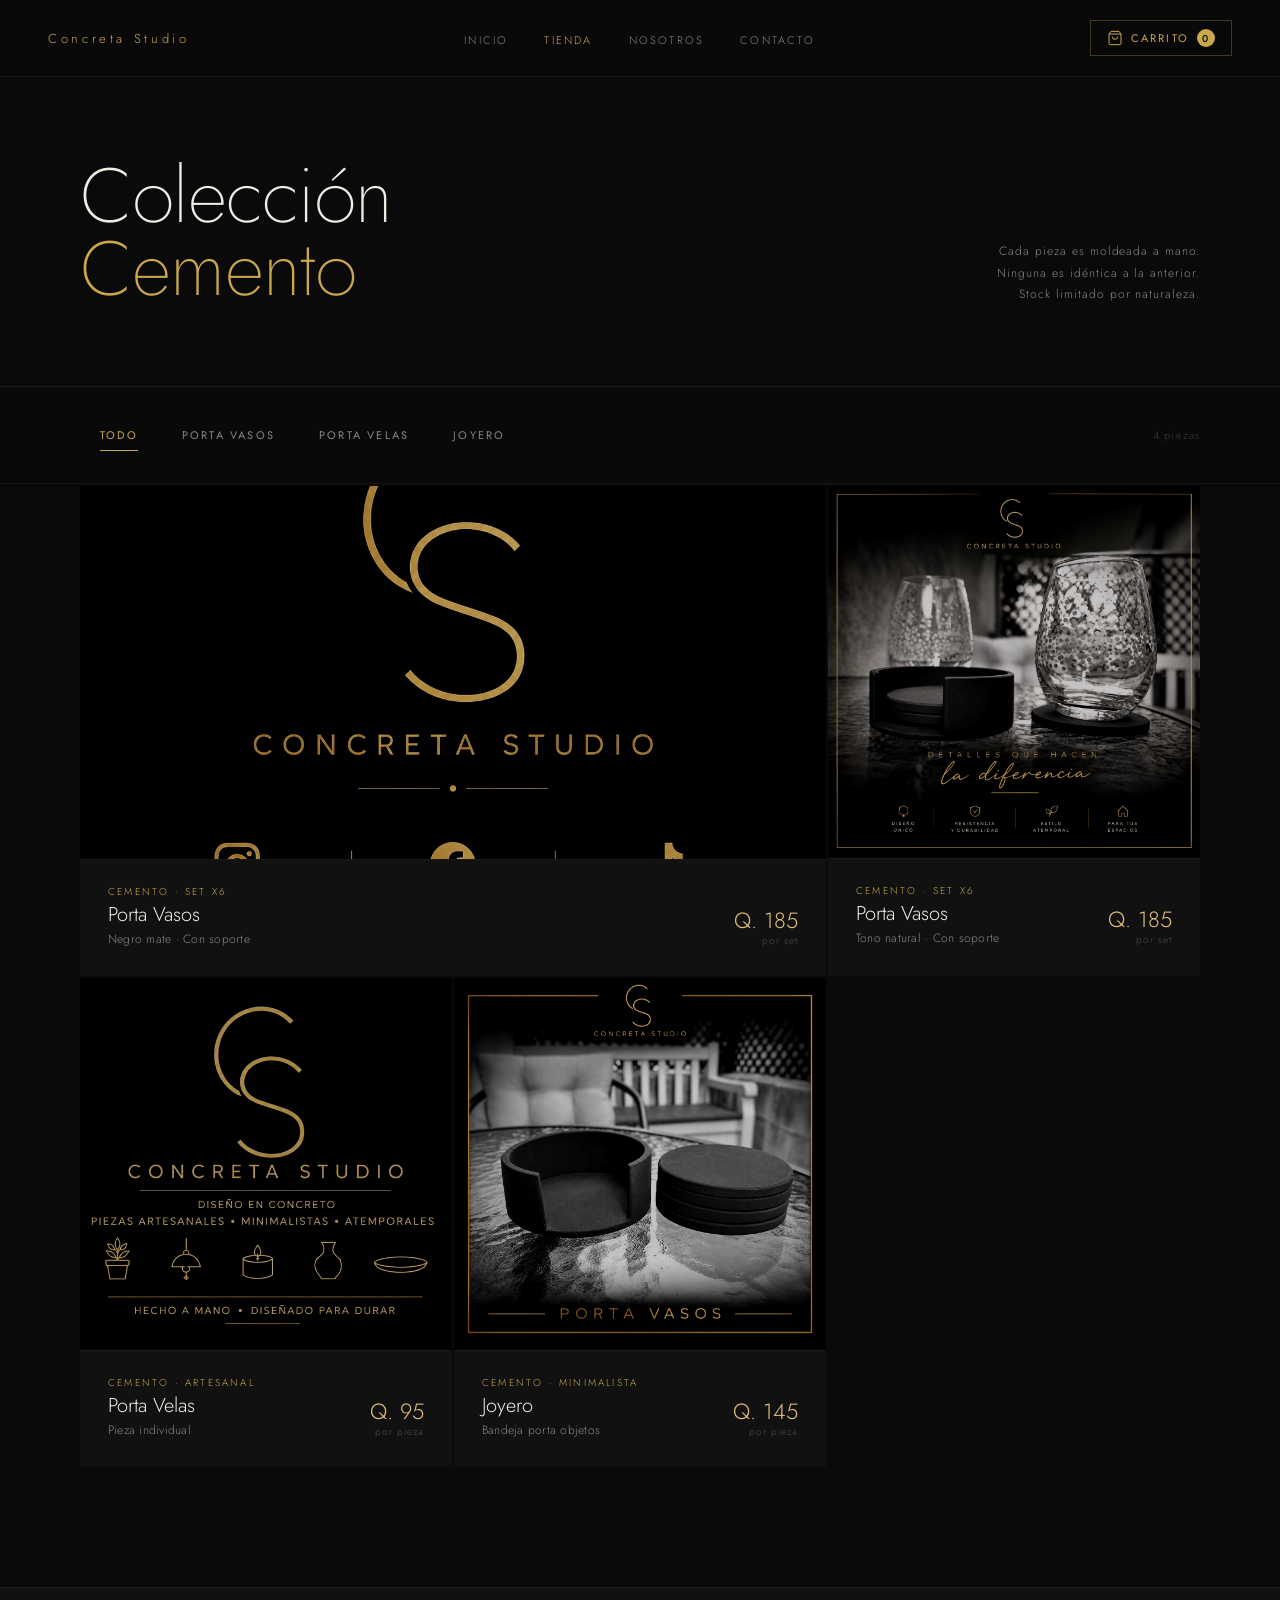
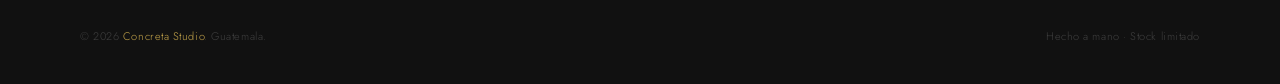
==== tienda.html @ e3ea374e "Add files via upload" ====
<!DOCTYPE html>
<html lang="es">
<head>
<meta charset="UTF-8">
<meta name="viewport" content="width=device-width, initial-scale=1, viewport-fit=cover">
<title>Tienda — Concreta Studio</title>
<link href="https://fonts.googleapis.com/css2?family=Jost:wght@200;300;400;500&display=swap" rel="stylesheet">
<style>
:root {
  --negro: #0a0a0a;
  --negro-suave: #111111;
  --dorado: #c9a84c;
  --dorado-claro: #e2c07a;
  --dorado-opaco: rgba(201,168,76,0.15);
  --gris: #2a2a2a;
  --gris-claro: #888;
  --blanco: #f0ece4;
}

*, *::before, *::after { box-sizing: border-box; margin: 0; padding: 0; }

html { scroll-behavior: smooth; background: var(--negro); }

body {
  font-family: 'Jost', sans-serif;
  font-weight: 300;
  background: var(--negro);
  color: var(--blanco);
  overflow-x: hidden;
  padding-top: env(safe-area-inset-top, 0px);
}

/* ─── NAV ─── */
nav {
  position: fixed;
  top: env(safe-area-inset-top, 0px);
  left: 0; right: 0;
  z-index: 200;
  display: flex;
  justify-content: space-between;
  align-items: center;
  padding: 20px 48px;
  background: rgba(10,10,10,0.96);
  border-bottom: 1px solid rgba(201,168,76,0.08);
  backdrop-filter: blur(12px);
}

.nav-logo {
  font-weight: 300;
  font-size: 13px;
  letter-spacing: 0.28em;
  color: var(--dorado);
  text-decoration: none;
}

.nav-center {
  display: flex;
  gap: 36px;
  list-style: none;
}

.nav-center a {
  font-size: 11px;
  letter-spacing: 0.2em;
  color: var(--gris-claro);
  text-decoration: none;
  text-transform: uppercase;
  transition: color 0.3s;
}

.nav-center a:hover, .nav-center a.active { color: var(--dorado); }

.nav-right {
  display: flex;
  align-items: center;
  gap: 20px;
}

.cart-btn {
  position: relative;
  background: none;
  border: 1px solid rgba(201,168,76,0.3);
  color: var(--dorado);
  padding: 8px 16px;
  font-family: 'Jost', sans-serif;
  font-size: 11px;
  letter-spacing: 0.2em;
  text-transform: uppercase;
  cursor: pointer;
  display: flex;
  align-items: center;
  gap: 8px;
  transition: background 0.3s, border-color 0.3s;
}

.cart-btn:hover {
  background: var(--dorado-opaco);
  border-color: var(--dorado);
}

.cart-count {
  background: var(--dorado);
  color: var(--negro);
  font-size: 10px;
  font-weight: 500;
  width: 18px;
  height: 18px;
  border-radius: 50%;
  display: flex;
  align-items: center;
  justify-content: center;
  transition: transform 0.2s;
}

/* ─── HERO TIENDA ─── */
.store-hero {
  padding: 160px 80px 80px;
  border-bottom: 1px solid rgba(201,168,76,0.1);
  display: flex;
  align-items: flex-end;
  justify-content: space-between;
  gap: 40px;
}

.store-hero h1 {
  font-weight: 200;
  font-size: clamp(48px, 6vw, 88px);
  line-height: 0.95;
  letter-spacing: -0.01em;
}

.store-hero h1 span {
  color: var(--dorado);
}

.store-hero-meta {
  text-align: right;
}

.store-hero-meta p {
  font-size: 12px;
  letter-spacing: 0.08em;
  color: var(--gris-claro);
  line-height: 1.8;
  max-width: 280px;
}

/* ─── FILTROS ─── */
.filters {
  padding: 32px 80px;
  display: flex;
  align-items: center;
  gap: 4px;
  border-bottom: 1px solid rgba(201,168,76,0.08);
  position: sticky;
  top: 61px;
  background: rgba(10,10,10,0.97);
  backdrop-filter: blur(12px);
  z-index: 100;
}

.filter-btn {
  background: none;
  border: none;
  font-family: 'Jost', sans-serif;
  font-size: 11px;
  letter-spacing: 0.2em;
  text-transform: uppercase;
  color: var(--gris-claro);
  cursor: pointer;
  padding: 8px 20px;
  transition: color 0.25s;
  position: relative;
}

.filter-btn::after {
  content: '';
  position: absolute;
  bottom: 0;
  left: 20px; right: 20px;
  height: 1px;
  background: var(--dorado);
  transform: scaleX(0);
  transition: transform 0.25s;
}

.filter-btn.active { color: var(--dorado); }
.filter-btn.active::after { transform: scaleX(1); }
.filter-btn:hover { color: var(--blanco); }

.filter-count {
  margin-left: auto;
  font-size: 11px;
  letter-spacing: 0.1em;
  color: rgba(136,136,136,0.4);
}

/* ─── GRID ─── */
.products-wrap {
  padding: 0 80px 120px;
  padding-right: 80px;
  transition: padding-right 0.4s ease;
}

.products-wrap.cart-open {
  padding-right: 420px;
}

.products-grid {
  display: grid;
  grid-template-columns: repeat(3, 1fr);
  gap: 2px;
  padding-top: 2px;
}

/* ─── CARD ─── */
.product-card {
  position: relative;
  overflow: hidden;
  background: var(--negro-suave);
  cursor: pointer;
}

.product-card[data-cat="portavasos"] { grid-column: span 1; }
.product-card.featured { grid-column: span 2; }

.card-img {
  position: relative;
  overflow: hidden;
  aspect-ratio: 1;
}

.product-card.featured .card-img { aspect-ratio: 2/1; }

.card-img img {
  width: 100%;
  height: 100%;
  object-fit: cover;
  display: block;
  filter: brightness(0.75) contrast(1.08);
  transition: transform 0.7s ease, filter 0.4s;
}

.product-card:hover .card-img img {
  transform: scale(1.04);
  filter: brightness(0.6) contrast(1.08);
}

/* hover overlay con botón */
.card-overlay {
  position: absolute;
  inset: 0;
  display: flex;
  align-items: center;
  justify-content: center;
  opacity: 0;
  transition: opacity 0.35s;
}

.product-card:hover .card-overlay { opacity: 1; }

.btn-add-overlay {
  background: var(--dorado);
  color: var(--negro);
  border: none;
  font-family: 'Jost', sans-serif;
  font-size: 11px;
  letter-spacing: 0.25em;
  text-transform: uppercase;
  padding: 14px 32px;
  cursor: pointer;
  font-weight: 400;
  transition: background 0.2s, transform 0.2s;
}

.btn-add-overlay:hover {
  background: var(--dorado-claro);
  transform: translateY(-2px);
}

/* card info */
.card-info {
  padding: 24px 28px 28px;
  display: flex;
  align-items: flex-end;
  justify-content: space-between;
  gap: 16px;
  border-top: 1px solid rgba(201,168,76,0.06);
}

.card-meta {}

.card-tag {
  font-size: 10px;
  letter-spacing: 0.22em;
  color: var(--dorado);
  text-transform: uppercase;
  margin-bottom: 4px;
}

.card-name {
  font-size: 20px;
  font-weight: 300;
  color: var(--blanco);
  line-height: 1.15;
}

.card-desc {
  font-size: 12px;
  color: var(--gris-claro);
  margin-top: 4px;
  letter-spacing: 0.02em;
}

.card-price-wrap {
  text-align: right;
  flex-shrink: 0;
}

.card-price {
  font-size: 22px;
  font-weight: 300;
  color: var(--dorado-claro);
  line-height: 1;
}

.card-price-label {
  font-size: 10px;
  color: rgba(136,136,136,0.5);
  letter-spacing: 0.1em;
  margin-top: 2px;
}

/* ─── CART DRAWER ─── */
.cart-drawer {
  position: fixed;
  top: 0;
  right: 0;
  width: 380px;
  height: 100%;
  background: #0d0d0d;
  border-left: 1px solid rgba(201,168,76,0.12);
  z-index: 300;
  display: flex;
  flex-direction: column;
  transform: translateX(100%);
  transition: transform 0.4s cubic-bezier(0.25, 0.46, 0.45, 0.94);
  padding-top: env(safe-area-inset-top, 0px);
}

.cart-drawer.open { transform: translateX(0); }

.cart-header {
  padding: 24px 28px;
  border-bottom: 1px solid rgba(201,168,76,0.1);
  display: flex;
  align-items: center;
  justify-content: space-between;
  flex-shrink: 0;
}

.cart-header h3 {
  font-size: 12px;
  letter-spacing: 0.3em;
  text-transform: uppercase;
  color: var(--dorado);
  font-weight: 300;
}

.cart-close {
  background: none;
  border: none;
  color: var(--gris-claro);
  cursor: pointer;
  font-size: 20px;
  line-height: 1;
  padding: 4px;
  transition: color 0.2s;
}

.cart-close:hover { color: var(--blanco); }

.cart-items {
  flex: 1;
  overflow-y: auto;
  padding: 20px 0;
}

.cart-empty {
  padding: 60px 28px;
  text-align: center;
  color: var(--gris-claro);
  font-size: 13px;
  letter-spacing: 0.05em;
  line-height: 2;
}

.cart-item {
  padding: 20px 28px;
  display: flex;
  gap: 16px;
  align-items: flex-start;
  border-bottom: 1px solid rgba(201,168,76,0.06);
}

.cart-item-img {
  width: 64px;
  height: 64px;
  object-fit: cover;
  flex-shrink: 0;
  filter: brightness(0.8);
}

.cart-item-info { flex: 1; }

.cart-item-name {
  font-size: 14px;
  font-weight: 300;
  color: var(--blanco);
  margin-bottom: 4px;
}

.cart-item-variant {
  font-size: 11px;
  color: var(--gris-claro);
  letter-spacing: 0.05em;
  margin-bottom: 12px;
}

.cart-item-controls {
  display: flex;
  align-items: center;
  gap: 12px;
}

.qty-btn {
  background: none;
  border: 1px solid rgba(201,168,76,0.2);
  color: var(--dorado);
  width: 24px;
  height: 24px;
  cursor: pointer;
  font-size: 14px;
  display: flex;
  align-items: center;
  justify-content: center;
  transition: border-color 0.2s, background 0.2s;
  flex-shrink: 0;
}

.qty-btn:hover {
  background: var(--dorado-opaco);
  border-color: var(--dorado);
}

.qty-num {
  font-size: 13px;
  color: var(--blanco);
  min-width: 20px;
  text-align: center;
}

.cart-item-price {
  font-size: 16px;
  color: var(--dorado-claro);
  font-weight: 300;
  flex-shrink: 0;
}

.remove-btn {
  background: none;
  border: none;
  color: rgba(136,136,136,0.4);
  cursor: pointer;
  font-size: 16px;
  padding: 0 0 0 4px;
  transition: color 0.2s;
  line-height: 1;
  flex-shrink: 0;
}

.remove-btn:hover { color: #c0392b; }

/* cart footer */
.cart-footer {
  padding: 24px 28px;
  border-top: 1px solid rgba(201,168,76,0.12);
  flex-shrink: 0;
}

.cart-subtotal {
  display: flex;
  justify-content: space-between;
  align-items: center;
  margin-bottom: 8px;
}

.cart-subtotal span:first-child {
  font-size: 11px;
  letter-spacing: 0.15em;
  text-transform: uppercase;
  color: var(--gris-claro);
}

.cart-total-num {
  font-size: 26px;
  font-weight: 300;
  color: var(--dorado-claro);
}

.cart-note {
  font-size: 11px;
  color: rgba(136,136,136,0.4);
  letter-spacing: 0.05em;
  margin-bottom: 20px;
}

.btn-checkout {
  width: 100%;
  padding: 16px;
  background: var(--dorado);
  color: var(--negro);
  border: none;
  font-family: 'Jost', sans-serif;
  font-size: 11px;
  letter-spacing: 0.3em;
  text-transform: uppercase;
  cursor: pointer;
  font-weight: 400;
  transition: background 0.25s, transform 0.15s;
  margin-bottom: 10px;
}

.btn-checkout:hover {
  background: var(--dorado-claro);
  transform: translateY(-1px);
}

.btn-checkout:disabled {
  opacity: 0.3;
  cursor: not-allowed;
  transform: none;
}

.btn-wha {
  width: 100%;
  padding: 14px;
  background: none;
  color: #25d366;
  border: 1px solid #25d366;
  font-family: 'Jost', sans-serif;
  font-size: 11px;
  letter-spacing: 0.2em;
  text-transform: uppercase;
  cursor: pointer;
  transition: background 0.25s;
  display: flex;
  align-items: center;
  justify-content: center;
  gap: 8px;
}

.btn-wha:hover { background: rgba(37,211,102,0.08); }
.btn-wha:disabled { opacity: 0.3; cursor: not-allowed; }

/* ─── MODAL DETALLE ─── */
.modal-backdrop {
  position: fixed;
  inset: 0;
  background: rgba(0,0,0,0.8);
  z-index: 400;
  opacity: 0;
  pointer-events: none;
  transition: opacity 0.3s;
  backdrop-filter: blur(4px);
}

.modal-backdrop.open {
  opacity: 1;
  pointer-events: all;
}

.modal {
  position: fixed;
  top: 50%;
  left: 50%;
  transform: translate(-50%, -48%);
  width: min(900px, 92vw);
  max-height: 88vh;
  background: #111;
  border: 1px solid rgba(201,168,76,0.15);
  z-index: 500;
  display: flex;
  overflow: hidden;
  opacity: 0;
  pointer-events: none;
  transition: opacity 0.3s, transform 0.3s;
}

.modal.open {
  opacity: 1;
  pointer-events: all;
  transform: translate(-50%, -50%);
}

.modal-img {
  width: 48%;
  flex-shrink: 0;
  overflow: hidden;
}

.modal-img img {
  width: 100%;
  height: 100%;
  object-fit: cover;
  display: block;
  filter: brightness(0.85);
}

.modal-body {
  flex: 1;
  padding: 48px 44px;
  overflow-y: auto;
  display: flex;
  flex-direction: column;
}

.modal-close {
  position: absolute;
  top: 16px;
  right: 20px;
  background: none;
  border: none;
  color: var(--gris-claro);
  font-size: 22px;
  cursor: pointer;
  z-index: 10;
  line-height: 1;
  transition: color 0.2s;
}

.modal-close:hover { color: var(--blanco); }

.modal-tag {
  font-size: 10px;
  letter-spacing: 0.3em;
  color: var(--dorado);
  text-transform: uppercase;
  margin-bottom: 12px;
}

.modal-name {
  font-size: 36px;
  font-weight: 300;
  line-height: 1.1;
  color: var(--blanco);
  margin-bottom: 8px;
}

.modal-sub {
  font-size: 14px;
  color: var(--gris-claro);
  margin-bottom: 24px;
  letter-spacing: 0.02em;
}

.modal-desc {
  font-size: 13px;
  line-height: 1.9;
  color: rgba(240,236,228,0.55);
  margin-bottom: 32px;
  letter-spacing: 0.02em;
}

.modal-specs {
  border-top: 1px solid rgba(201,168,76,0.1);
  padding-top: 24px;
  margin-bottom: 32px;
  display: flex;
  flex-direction: column;
  gap: 10px;
}

.spec-row {
  display: flex;
  justify-content: space-between;
  font-size: 12px;
  letter-spacing: 0.05em;
}

.spec-row span:first-child { color: var(--gris-claro); }
.spec-row span:last-child { color: var(--dorado-claro); }

.modal-price {
  font-size: 32px;
  font-weight: 300;
  color: var(--dorado-claro);
  margin-bottom: 24px;
}

.modal-qty-row {
  display: flex;
  align-items: center;
  gap: 20px;
  margin-bottom: 20px;
}

.qty-control {
  display: flex;
  align-items: center;
  gap: 0;
  border: 1px solid rgba(201,168,76,0.2);
}

.qty-control .qty-btn {
  width: 36px;
  height: 40px;
  border: none;
  border-right: 1px solid rgba(201,168,76,0.15);
}

.qty-control .qty-btn:last-child {
  border-right: none;
  border-left: 1px solid rgba(201,168,76,0.15);
}

.qty-control .qty-num {
  padding: 0 16px;
  font-size: 16px;
}

.btn-add-modal {
  flex: 1;
  padding: 14px 20px;
  background: var(--dorado);
  color: var(--negro);
  border: none;
  font-family: 'Jost', sans-serif;
  font-size: 11px;
  letter-spacing: 0.25em;
  text-transform: uppercase;
  cursor: pointer;
  font-weight: 400;
  transition: background 0.2s;
}

.btn-add-modal:hover { background: var(--dorado-claro); }

/* ─── TOAST ─── */
.toast {
  position: fixed;
  bottom: 32px;
  left: 50%;
  transform: translateX(-50%) translateY(80px);
  background: var(--negro-suave);
  border: 1px solid rgba(201,168,76,0.3);
  color: var(--dorado);
  font-size: 12px;
  letter-spacing: 0.15em;
  text-transform: uppercase;
  padding: 14px 28px;
  z-index: 600;
  transition: transform 0.35s cubic-bezier(0.25, 0.46, 0.45, 0.94), opacity 0.35s;
  opacity: 0;
  pointer-events: none;
  white-space: nowrap;
}

.toast.show {
  transform: translateX(-50%) translateY(0);
  opacity: 1;
}

/* ─── FOOTER ─── */
.store-footer {
  padding: 40px 80px;
  border-top: 1px solid rgba(201,168,76,0.08);
  display: flex;
  justify-content: space-between;
  align-items: center;
  background: var(--negro-suave);
}

.store-footer p {
  font-size: 11px;
  color: rgba(136,136,136,0.4);
  letter-spacing: 0.05em;
}

.footer-dorado { color: var(--dorado); }

/* ─── MOBILE ─── */
@media (max-width: 900px) {
  nav { padding: 16px 24px; }
  .nav-center { display: none; }

  .store-hero {
    padding: 120px 24px 56px;
    flex-direction: column;
    align-items: flex-start;
    gap: 20px;
  }

  .store-hero-meta { text-align: left; }

  .filters { padding: 20px 24px; top: 57px; gap: 0; }
  .filter-btn { padding: 8px 12px; }

  .products-wrap { padding: 0 0 80px; }
  .products-wrap.cart-open { padding-right: 0; }

  .products-grid { grid-template-columns: 1fr 1fr; gap: 1px; }
  .product-card.featured { grid-column: span 2; }

  .cart-drawer { width: 100%; border-left: none; border-top: 1px solid rgba(201,168,76,0.12); }

  .modal { flex-direction: column; top: auto; bottom: 0; left: 0; right: 0;
    transform: translateY(20px); width: 100%; max-height: 90vh; border-radius: 0; }
  .modal.open { transform: translateY(0); }
  .modal-img { width: 100%; height: 220px; }
  .modal-body { padding: 28px 24px; }

  .store-footer { padding: 28px 24px; flex-direction: column; gap: 8px; text-align: center; }
}

@media (prefers-reduced-motion: reduce) {
  * { transition: none !important; }
}
</style>
</head>
<body>

<!-- NAV -->
<nav>
  <a href="index.html" class="nav-logo">Concreta Studio</a>
  <ul class="nav-center">
    <li><a href="index.html">Inicio</a></li>
    <li><a href="tienda.html" class="active">Tienda</a></li>
    <li><a href="index.html#nosotros">Nosotros</a></li>
    <li><a href="index.html#contacto">Contacto</a></li>
  </ul>
  <div class="nav-right">
    <button class="cart-btn" onclick="toggleCart()">
      <svg width="16" height="16" viewBox="0 0 24 24" fill="none" stroke="currentColor" stroke-width="1.5">
        <path d="M6 2L3 6v14a2 2 0 002 2h14a2 2 0 002-2V6l-3-4z"/>
        <line x1="3" y1="6" x2="21" y2="6"/>
        <path d="M16 10a4 4 0 01-8 0"/>
      </svg>
      Carrito
      <span class="cart-count" id="cartCount">0</span>
    </button>
  </div>
</nav>

<!-- HERO TIENDA -->
<section class="store-hero">
  <h1>Colección<br><span>Cemento</span></h1>
  <div class="store-hero-meta">
    <p>Cada pieza es moldeada a mano.<br>
    Ninguna es idéntica a la anterior.<br>
    Stock limitado por naturaleza.</p>
  </div>
</section>

<!-- FILTROS -->
<div class="filters">
  <button class="filter-btn active" data-filter="all" onclick="filterProducts(this,'all')">Todo</button>
  <button class="filter-btn" data-filter="portavasos" onclick="filterProducts(this,'portavasos')">Porta Vasos</button>
  <button class="filter-btn" data-filter="portavelas" onclick="filterProducts(this,'portavelas')">Porta Velas</button>
  <button class="filter-btn" data-filter="joyero" onclick="filterProducts(this,'joyero')">Joyero</button>
  <span class="filter-count" id="filterCount">4 piezas</span>
</div>

<!-- PRODUCTOS -->
<div class="products-wrap" id="productsWrap">
  <div class="products-grid" id="productsGrid">

    <!-- Porta Vasos BW (destacado) -->
    <div class="product-card featured" data-cat="portavasos" onclick="openModal('portavasos-bw')">
      <div class="card-img">
        <img src="[data-uri]" alt="Porta Vasos Negro Mate">
        <div class="card-overlay">
          <button class="btn-add-overlay" onclick="event.stopPropagation(); addToCart('portavasos-bw')">Agregar al carrito</button>
        </div>
      </div>
      <div class="card-info">
        <div class="card-meta">
          <div class="card-tag">Cemento · Set x6</div>
          <div class="card-name">Porta Vasos</div>
          <div class="card-desc">Negro mate · Con soporte</div>
        </div>
        <div class="card-price-wrap">
          <div class="card-price">Q. 185</div>
          <div class="card-price-label">por set</div>
        </div>
      </div>
    </div>

    <!-- Porta Vasos Color -->
    <div class="product-card" data-cat="portavasos" onclick="openModal('portavasos-color')">
      <div class="card-img">
        <img src="[data-uri]" alt="Porta Vasos Natural">
        <div class="card-overlay">
          <button class="btn-add-overlay" onclick="event.stopPropagation(); addToCart('portavasos-color')">Agregar al carrito</button>
        </div>
      </div>
      <div class="card-info">
        <div class="card-meta">
          <div class="card-tag">Cemento · Set x6</div>
          <div class="card-name">Porta Vasos</div>
          <div class="card-desc">Tono natural · Con soporte</div>
        </div>
        <div class="card-price-wrap">
          <div class="card-price">Q. 185</div>
          <div class="card-price-label">por set</div>
        </div>
      </div>
    </div>

    <!-- Porta Velas -->
    <div class="product-card" data-cat="portavelas" onclick="openModal('portavelas')">
      <div class="card-img">
        <img src="[data-uri]" alt="Porta Velas">
        <div class="card-overlay">
          <button class="btn-add-overlay" onclick="event.stopPropagation(); addToCart('portavelas')">Agregar al carrito</button>
        </div>
      </div>
      <div class="card-info">
        <div class="card-meta">
          <div class="card-tag">Cemento · Artesanal</div>
          <div class="card-name">Porta Velas</div>
          <div class="card-desc">Pieza individual</div>
        </div>
        <div class="card-price-wrap">
          <div class="card-price">Q. 95</div>
          <div class="card-price-label">por pieza</div>
        </div>
      </div>
    </div>

    <!-- Joyero -->
    <div class="product-card" data-cat="joyero" onclick="openModal('joyero')">
      <div class="card-img">
        <img src="[data-uri]" alt="Joyero">
        <div class="card-overlay">
          <button class="btn-add-overlay" onclick="event.stopPropagation(); addToCart('joyero')">Agregar al carrito</button>
        </div>
      </div>
      <div class="card-info">
        <div class="card-meta">
          <div class="card-tag">Cemento · Minimalista</div>
          <div class="card-name">Joyero</div>
          <div class="card-desc">Bandeja porta objetos</div>
        </div>
        <div class="card-price-wrap">
          <div class="card-price">Q. 145</div>
          <div class="card-price-label">por pieza</div>
        </div>
      </div>
    </div>

  </div>
</div>

<!-- CART DRAWER -->
<aside class="cart-drawer" id="cartDrawer">
  <div class="cart-header">
    <h3>Tu carrito</h3>
    <button class="cart-close" onclick="toggleCart()">×</button>
  </div>
  <div class="cart-items" id="cartItems">
    <div class="cart-empty" id="cartEmpty">
      Aún no has agregado<br>ninguna pieza.
    </div>
  </div>
  <div class="cart-footer">
    <div class="cart-subtotal">
      <span>Total</span>
      <span class="cart-total-num" id="cartTotal">Q. 0</span>
    </div>
    <p class="cart-note">Envío dentro de Guatemala · 5–7 días hábiles</p>
    <button class="btn-checkout" id="btnCheckout" disabled onclick="checkout()">Confirmar pedido</button>
    <button class="btn-wha" id="btnWha" disabled onclick="whatsappOrder()">
      <svg width="14" height="14" viewBox="0 0 24 24" fill="#25d366"><path d="M17.472 14.382c-.297-.149-1.758-.867-2.03-.967-.273-.099-.471-.148-.67.15-.197.297-.767.966-.94 1.164-.173.199-.347.223-.644.075-.297-.15-1.255-.463-2.39-1.475-.883-.788-1.48-1.761-1.653-2.059-.173-.297-.018-.458.13-.606.134-.133.298-.347.446-.52.149-.174.198-.298.298-.497.099-.198.05-.371-.025-.52-.075-.149-.669-1.612-.916-2.207-.242-.579-.487-.5-.669-.51-.173-.008-.371-.01-.57-.01-.198 0-.52.074-.792.372-.272.297-1.04 1.016-1.04 2.479 0 1.462 1.065 2.875 1.213 3.074.149.198 2.096 3.2 5.077 4.487.709.306 1.262.489 1.694.625.712.227 1.36.195 1.871.118.571-.085 1.758-.719 2.006-1.413.248-.694.248-1.289.173-1.413-.074-.124-.272-.198-.57-.347m-5.421 7.403h-.004a9.87 9.87 0 01-5.031-1.378l-.361-.214-3.741.982.998-3.648-.235-.374a9.86 9.86 0 01-1.51-5.26c.001-5.45 4.436-9.884 9.888-9.884 2.64 0 5.122 1.03 6.988 2.898a9.825 9.825 0 012.893 6.994c-.003 5.45-4.437 9.884-9.885 9.884m8.413-18.297A11.815 11.815 0 0012.05 0C5.495 0 .16 5.335.157 11.892c0 2.096.547 4.142 1.588 5.945L.057 24l6.305-1.654a11.882 11.882 0 005.683 1.448h.005c6.554 0 11.89-5.335 11.893-11.893a11.821 11.821 0 00-3.48-8.413z"/></svg>
      Pedir por WhatsApp
    </button>
  </div>
</aside>

<!-- MODAL DETALLE -->
<div class="modal-backdrop" id="modalBackdrop" onclick="closeModal()"></div>
<div class="modal" id="productModal">
  <button class="modal-close" onclick="closeModal()">×</button>
  <div class="modal-img">
    <img id="modalImg" src="" alt="">
  </div>
  <div class="modal-body">
    <div class="modal-tag" id="modalTag"></div>
    <div class="modal-name" id="modalName"></div>
    <div class="modal-sub" id="modalSub"></div>
    <div class="modal-desc" id="modalDesc"></div>
    <div class="modal-specs" id="modalSpecs"></div>
    <div class="modal-price" id="modalPrice"></div>
    <div class="modal-qty-row">
      <div class="qty-control">
        <button class="qty-btn" onclick="changeModalQty(-1)">−</button>
        <span class="qty-num" id="modalQty">1</span>
        <button class="qty-btn" onclick="changeModalQty(1)">+</button>
      </div>
      <button class="btn-add-modal" onclick="addFromModal()">Agregar al carrito</button>
    </div>
  </div>
</div>

<!-- TOAST -->
<div class="toast" id="toast"></div>

<!-- FOOTER -->
<footer class="store-footer">
  <p>© 2026 <span class="footer-dorado">Concreta Studio</span>. Guatemala.</p>
  <p>Hecho a mano · Stock limitado</p>
</footer>

<script>
// ─── PRODUCTOS DATA ───
const PRODUCTS = {
  'portavasos-bw': {
    tag: 'Cemento · Set x6',
    name: 'Porta Vasos Negro Mate',
    sub: 'Seis discos + soporte vertical',
    desc: 'Moldeados en cemento pigmentado negro. El set incluye seis discos con su soporte, diseñados para reposar en cualquier mesa sin llamar la atención salvo por su presencia sólida y minimalista.',
    specs: [{'k':'Material','v':'Cemento pigmentado'},{'k':'Color','v':'Negro mate'},{'k':'Contenido','v':'6 discos + soporte'},{'k':'Hecho a mano','v':'Sí'}],
    price: 185,
    img: document.querySelector('[data-cat="portavasos"]:nth-child(1) .card-img img').src,
  },
  'portavasos-color': {
    tag: 'Cemento · Set x6',
    name: 'Porta Vasos Natural',
    sub: 'Seis discos + soporte vertical',
    desc: 'La misma forma que el negro mate pero en el tono natural del cemento. Cada disco carga las marcas del molde y la textura de la mezcla, lo que hace que ningún set sea igual al anterior.',
    specs: [{'k':'Material','v':'Cemento natural'},{'k':'Color','v':'Gris claro / beige'},{'k':'Contenido','v':'6 discos + soporte'},{'k':'Hecho a mano','v':'Sí'}],
    price: 185,
    img: document.querySelector('[data-cat="portavasos"]:nth-child(2) .card-img img').src,
  },
  'portavelas': {
    tag: 'Cemento · Artesanal',
    name: 'Porta Velas',
    sub: 'Pieza individual',
    desc: 'Un bloque de cemento vaciado con una cavidad circular para vela estándar o tipo tarro. Su masa estabiliza la llama y su acabado neutro complementa cualquier espacio sin competir con él.',
    specs: [{'k':'Material','v':'Cemento'},{'k':'Acabado','v':'Liso / textura natural'},{'k':'Compatible','v':'Velas estándar y tarros'},{'k':'Hecho a mano','v':'Sí'}],
    price: 95,
    img: document.querySelector('[data-cat="portavelas"] .card-img img').src,
  },
  'joyero': {
    tag: 'Cemento · Minimalista',
    name: 'Joyero · Porta Objetos',
    sub: 'Bandeja ovalada',
    desc: 'Una bandeja de cemento con forma ovalada pensada para la entrada, el tocador o el escritorio. Guarda llaves, anillos, monedas o lo que el día arroja. Silenciosa, firme, permanente.',
    specs: [{'k':'Material','v':'Cemento'},{'k':'Forma','v':'Ovalada / bandeja'},{'k':'Acabado','v':'Mate fino'},{'k':'Hecho a mano','v':'Sí'}],
    price: 145,
    img: document.querySelector('[data-cat="joyero"] .card-img img').src,
  },
};

// ─── CART STATE ───
let cart = {};
let modalCurrentId = null;
let modalQty = 1;

// ─── FILTER ───
function filterProducts(btn, cat) {
  document.querySelectorAll('.filter-btn').forEach(b => b.classList.remove('active'));
  btn.classList.add('active');
  const cards = document.querySelectorAll('.product-card');
  let count = 0;
  cards.forEach(c => {
    const show = cat === 'all' || c.dataset.cat === cat;
    c.style.display = show ? '' : 'none';
    if (show) count++;
  });
  document.getElementById('filterCount').textContent = count + ' ' + (count === 1 ? 'pieza' : 'piezas');
}

// ─── MODAL ───
function openModal(id) {
  const p = PRODUCTS[id];
  if (!p) return;
  modalCurrentId = id;
  modalQty = 1;
  document.getElementById('modalImg').src = p.img;
  document.getElementById('modalImg').alt = p.name;
  document.getElementById('modalTag').textContent = p.tag;
  document.getElementById('modalName').textContent = p.name;
  document.getElementById('modalSub').textContent = p.sub;
  document.getElementById('modalDesc').textContent = p.desc;
  document.getElementById('modalPrice').textContent = 'Q. ' + p.price;
  document.getElementById('modalQty').textContent = 1;
  const specs = document.getElementById('modalSpecs');
  specs.innerHTML = p.specs.map(s => `<div class="spec-row"><span>${s.k}</span><span>${s.v}</span></div>`).join('');
  document.getElementById('modalBackdrop').classList.add('open');
  document.getElementById('productModal').classList.add('open');
  document.body.style.overflow = 'hidden';
}

function closeModal() {
  document.getElementById('modalBackdrop').classList.remove('open');
  document.getElementById('productModal').classList.remove('open');
  document.body.style.overflow = '';
  modalCurrentId = null;
}

function changeModalQty(delta) {
  modalQty = Math.max(1, modalQty + delta);
  document.getElementById('modalQty').textContent = modalQty;
}

function addFromModal() {
  if (!modalCurrentId) return;
  for (let i = 0; i < modalQty; i++) addToCart(modalCurrentId, true);
  closeModal();
  showToast('Agregado al carrito');
}

// ─── CART ───
function addToCart(id, silent = false) {
  if (!cart[id]) cart[id] = 0;
  cart[id]++;
  renderCart();
  if (!silent) showToast('Agregado al carrito');
}

function removeFromCart(id) {
  delete cart[id];
  renderCart();
}

function changeQty(id, delta) {
  if (!cart[id]) return;
  cart[id] = Math.max(0, cart[id] + delta);
  if (cart[id] === 0) delete cart[id];
  renderCart();
}

function renderCart() {
  const ids = Object.keys(cart);
  const count = ids.reduce((s, id) => s + cart[id], 0);
  const total = ids.reduce((s, id) => s + cart[id] * PRODUCTS[id].price, 0);

  document.getElementById('cartCount').textContent = count;
  document.getElementById('cartTotal').textContent = 'Q. ' + total;

  const empty = document.getElementById('cartEmpty');
  const itemsEl = document.getElementById('cartItems');
  const btnC = document.getElementById('btnCheckout');
  const btnW = document.getElementById('btnWha');

  if (ids.length === 0) {
    empty.style.display = '';
    btnC.disabled = true;
    btnW.disabled = true;
    itemsEl.innerHTML = '';
    itemsEl.appendChild(empty);
    return;
  }

  empty.style.display = 'none';
  btnC.disabled = false;
  btnW.disabled = false;

  itemsEl.innerHTML = ids.map(id => {
    const p = PRODUCTS[id];
    return `
      <div class="cart-item">
        <img class="cart-item-img" src="${p.img}" alt="${p.name}">
        <div class="cart-item-info">
          <div class="cart-item-name">${p.name}</div>
          <div class="cart-item-variant">${p.tag}</div>
          <div class="cart-item-controls">
            <button class="qty-btn" onclick="changeQty('${id}',-1)">−</button>
            <span class="qty-num">${cart[id]}</span>
            <button class="qty-btn" onclick="changeQty('${id}',1)">+</button>
          </div>
        </div>
        <div style="display:flex;flex-direction:column;align-items:flex-end;gap:8px">
          <div class="cart-item-price">Q. ${p.price * cart[id]}</div>
          <button class="remove-btn" onclick="removeFromCart('${id}')" title="Eliminar">×</button>
        </div>
      </div>`;
  }).join('');
}

function toggleCart() {
  const drawer = document.getElementById('cartDrawer');
  const wrap = document.getElementById('productsWrap');
  const open = drawer.classList.toggle('open');
  wrap.classList.toggle('cart-open', open);
}

// ─── CHECKOUT ───
function checkout() {
  whatsappOrder();
}

function whatsappOrder() {
  const ids = Object.keys(cart);
  if (ids.length === 0) return;
  let msg = '¡Hola! Me gustaría hacer el siguiente pedido de Concreta Studio:%0A%0A';
  ids.forEach(id => {
    const p = PRODUCTS[id];
    msg += `• ${p.name} x${cart[id]} — Q.${p.price * cart[id]}%0A`;
  });
  const total = ids.reduce((s, id) => s + cart[id] * PRODUCTS[id].price, 0);
  msg += `%0ATotal: Q.${total}`;
  window.open('https://wa.me/50200000000?text=' + msg, '_blank');
}

// ─── TOAST ───
function showToast(msg) {
  const t = document.getElementById('toast');
  t.textContent = msg;
  t.classList.add('show');
  clearTimeout(t._timer);
  t._timer = setTimeout(() => t.classList.remove('show'), 2200);
}

// ESC cierra modal
document.addEventListener('keydown', e => { if (e.key === 'Escape') closeModal(); });
</script>
</body>
</html>
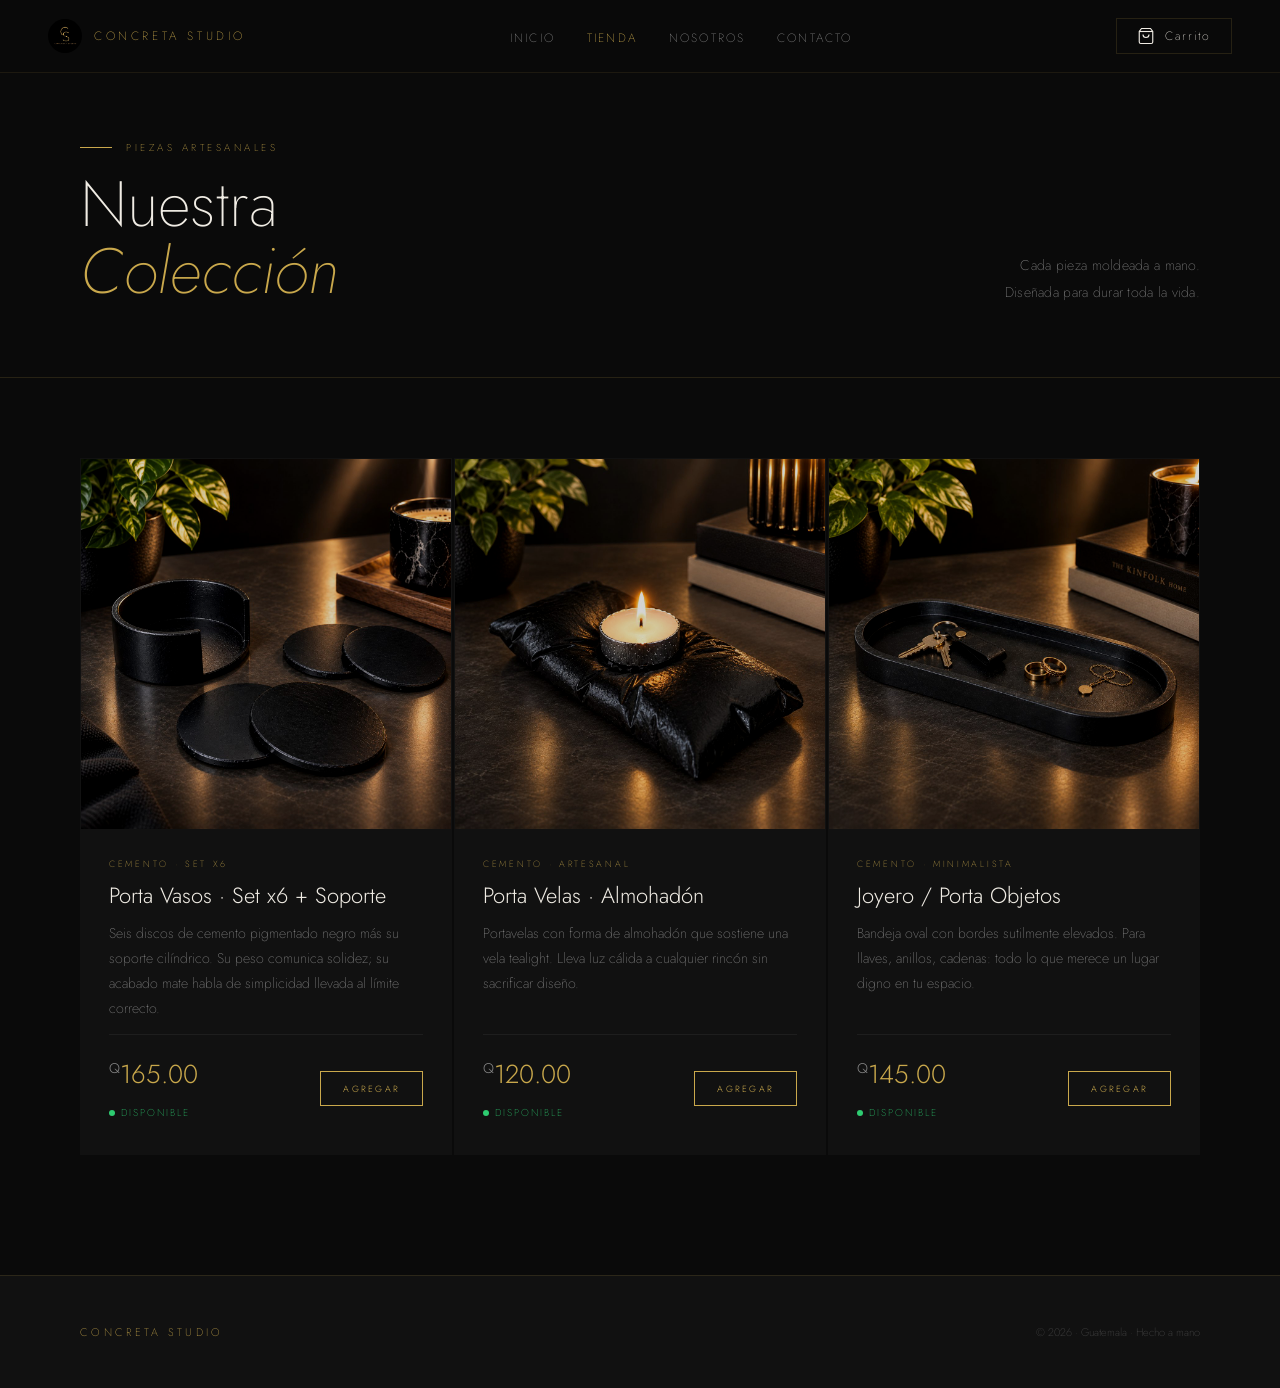
==== commit 7f1178a8: "Update tienda.html" ====
--- a/tienda.html
+++ b/tienda.html
@@ -1,36 +1,43 @@
 <!DOCTYPE html>
 <html lang="es">
 <head>
-<meta charset="UTF-8">
-<meta name="viewport" content="width=device-width, initial-scale=1, viewport-fit=cover">
-<title>Tienda — Concreta Studio</title>
-<link href="https://fonts.googleapis.com/css2?family=Jost:wght@200;300;400;500&display=swap" rel="stylesheet">
-<style>
+  <meta charset="UTF-8">
+  <meta name="viewport" content="width=device-width, initial-scale=1, viewport-fit=cover">
+  <title>Tienda — Concreta Studio</title>
+  <link rel="preconnect" href="https://fonts.googleapis.com">
+  <link href="https://fonts.googleapis.com/css2?family=Cormorant+Garamond:ital,wght@0,300;0,400;1,300&family=Jost:wght@200;300;400&display=swap" rel="stylesheet">
+  <style>
+/* ═══════════════════════════════════════
+   TOKENS
+═══════════════════════════════════════ */
 :root {
-  --negro: #0a0a0a;
-  --negro-suave: #111111;
-  --dorado: #c9a84c;
+  --negro:        #0a0a0a;
+  --negro-suave:  #111111;
+  --gris:         #1e1e1e;
+  --gris-medio:   #2a2a2a;
+  --gris-claro:   #888;
+  --dorado:       #c9a84c;
   --dorado-claro: #e2c07a;
   --dorado-opaco: rgba(201,168,76,0.15);
-  --gris: #2a2a2a;
-  --gris-claro: #888;
-  --blanco: #f0ece4;
-}
-
+  --blanco:       #f0ece4;
+  --error:        #c0392b;
+  --exito:        #2ecc71;
+}
 *, *::before, *::after { box-sizing: border-box; margin: 0; padding: 0; }
-
 html { scroll-behavior: smooth; background: var(--negro); }
-
 body {
   font-family: 'Jost', sans-serif;
-  font-weight: 300;
+  font-weight: 200;
   background: var(--negro);
   color: var(--blanco);
   overflow-x: hidden;
   padding-top: env(safe-area-inset-top, 0px);
-}
-
-/* ─── NAV ─── */
+  padding-bottom: env(safe-area-inset-bottom, 0px);
+}
+
+/* ═══════════════════════════════════════
+   NAV
+═══════════════════════════════════════ */
 nav {
   position: fixed;
   top: env(safe-area-inset-top, 0px);
@@ -39,1192 +46,987 @@
   display: flex;
   justify-content: space-between;
   align-items: center;
-  padding: 20px 48px;
+  padding: 18px 48px;
   background: rgba(10,10,10,0.96);
-  border-bottom: 1px solid rgba(201,168,76,0.08);
+  border-bottom: 1px solid rgba(201,168,76,0.1);
   backdrop-filter: blur(12px);
 }
-
 .nav-logo {
-  font-weight: 300;
-  font-size: 13px;
-  letter-spacing: 0.28em;
-  color: var(--dorado);
-  text-decoration: none;
-}
-
-.nav-center {
-  display: flex;
-  gap: 36px;
-  list-style: none;
-}
-
-.nav-center a {
-  font-size: 11px;
-  letter-spacing: 0.2em;
-  color: var(--gris-claro);
-  text-decoration: none;
-  text-transform: uppercase;
-  transition: color 0.3s;
-}
-
-.nav-center a:hover, .nav-center a.active { color: var(--dorado); }
-
-.nav-right {
-  display: flex;
-  align-items: center;
-  gap: 20px;
-}
-
+  display: flex; align-items: center; gap: 12px; text-decoration: none;
+}
+.nav-logo img {
+  width: 34px; height: 34px; object-fit: contain; border-radius: 50%;
+}
+.nav-logo-text {
+  font-size: 12px; letter-spacing: 0.3em; color: var(--dorado);
+  text-transform: uppercase; font-weight: 200;
+}
+.nav-links {
+  display: flex; align-items: center; gap: 32px; list-style: none;
+}
+.nav-links a {
+  font-size: 12px; letter-spacing: 0.18em; color: var(--gris-claro);
+  text-decoration: none; text-transform: uppercase; transition: color 0.3s;
+}
+.nav-links a:hover, .nav-links a.active { color: var(--dorado); }
 .cart-btn {
-  position: relative;
-  background: none;
-  border: 1px solid rgba(201,168,76,0.3);
-  color: var(--dorado);
-  padding: 8px 16px;
-  font-family: 'Jost', sans-serif;
-  font-size: 11px;
-  letter-spacing: 0.2em;
-  text-transform: uppercase;
-  cursor: pointer;
-  display: flex;
-  align-items: center;
-  gap: 8px;
-  transition: background 0.3s, border-color 0.3s;
-}
-
-.cart-btn:hover {
-  background: var(--dorado-opaco);
-  border-color: var(--dorado);
-}
-
+  position: relative; background: none; border: 1px solid var(--dorado-opaco);
+  padding: 8px 20px; cursor: pointer; display: flex; align-items: center;
+  gap: 10px; color: var(--blanco); font-family: 'Jost', sans-serif;
+  font-size: 12px; font-weight: 200; letter-spacing: 0.15em;
+  transition: border-color 0.3s, color 0.3s;
+}
+.cart-btn:hover { border-color: var(--dorado); color: var(--dorado); }
+.cart-icon { width: 18px; height: 18px; stroke: currentColor; fill: none; stroke-width: 1.5; }
 .cart-count {
-  background: var(--dorado);
-  color: var(--negro);
-  font-size: 10px;
-  font-weight: 500;
-  width: 18px;
-  height: 18px;
-  border-radius: 50%;
-  display: flex;
-  align-items: center;
-  justify-content: center;
-  transition: transform 0.2s;
-}
-
-/* ─── HERO TIENDA ─── */
-.store-hero {
-  padding: 160px 80px 80px;
-  border-bottom: 1px solid rgba(201,168,76,0.1);
-  display: flex;
-  align-items: flex-end;
-  justify-content: space-between;
-  gap: 40px;
-}
-
-.store-hero h1 {
-  font-weight: 200;
-  font-size: clamp(48px, 6vw, 88px);
-  line-height: 0.95;
-  letter-spacing: -0.01em;
-}
-
-.store-hero h1 span {
-  color: var(--dorado);
-}
-
-.store-hero-meta {
-  text-align: right;
-}
-
-.store-hero-meta p {
-  font-size: 12px;
-  letter-spacing: 0.08em;
-  color: var(--gris-claro);
-  line-height: 1.8;
-  max-width: 280px;
-}
-
-/* ─── FILTROS ─── */
-.filters {
-  padding: 32px 80px;
-  display: flex;
-  align-items: center;
-  gap: 4px;
-  border-bottom: 1px solid rgba(201,168,76,0.08);
-  position: sticky;
-  top: 61px;
-  background: rgba(10,10,10,0.97);
-  backdrop-filter: blur(12px);
-  z-index: 100;
-}
-
-.filter-btn {
-  background: none;
-  border: none;
-  font-family: 'Jost', sans-serif;
-  font-size: 11px;
-  letter-spacing: 0.2em;
-  text-transform: uppercase;
-  color: var(--gris-claro);
-  cursor: pointer;
-  padding: 8px 20px;
-  transition: color 0.25s;
-  position: relative;
-}
-
-.filter-btn::after {
-  content: '';
-  position: absolute;
-  bottom: 0;
-  left: 20px; right: 20px;
-  height: 1px;
-  background: var(--dorado);
-  transform: scaleX(0);
-  transition: transform 0.25s;
-}
-
-.filter-btn.active { color: var(--dorado); }
-.filter-btn.active::after { transform: scaleX(1); }
-.filter-btn:hover { color: var(--blanco); }
-
-.filter-count {
-  margin-left: auto;
-  font-size: 11px;
-  letter-spacing: 0.1em;
-  color: rgba(136,136,136,0.4);
-}
-
-/* ─── GRID ─── */
-.products-wrap {
-  padding: 0 80px 120px;
-  padding-right: 80px;
-  transition: padding-right 0.4s ease;
-}
-
-.products-wrap.cart-open {
-  padding-right: 420px;
-}
-
+  position: absolute; top: -8px; right: -8px;
+  width: 20px; height: 20px; border-radius: 50%;
+  background: var(--dorado); color: var(--negro);
+  font-size: 11px; font-weight: 400; display: flex;
+  align-items: center; justify-content: center;
+  opacity: 0; transform: scale(0.5); transition: opacity 0.3s, transform 0.3s;
+}
+.cart-count.visible { opacity: 1; transform: scale(1); }
+
+/* ═══════════════════════════════════════
+   PAGE HEADER
+═══════════════════════════════════════ */
+.page-header {
+  padding: 140px 80px 72px;
+  border-bottom: 1px solid var(--dorado-opaco);
+}
+.page-header-inner {
+  display: flex; justify-content: space-between; align-items: flex-end;
+}
+.page-eyebrow {
+  font-size: 10px; letter-spacing: 0.35em; color: var(--dorado);
+  text-transform: uppercase; margin-bottom: 16px;
+  display: flex; align-items: center; gap: 14px;
+}
+.page-eyebrow::before {
+  content: ''; display: block; width: 32px; height: 1px;
+  background: var(--dorado); flex-shrink: 0;
+}
+.page-title {
+  font-family: 'Jost', sans-serif; font-weight: 200;
+  font-size: clamp(40px, 5vw, 72px); line-height: 1.05; color: var(--blanco);
+}
+.page-title em { font-style: italic; color: var(--dorado); }
+.page-desc {
+  font-size: 14px; line-height: 1.9; color: var(--gris-claro);
+  max-width: 320px; text-align: right; letter-spacing: 0.02em;
+}
+
+/* ═══════════════════════════════════════
+   STOCK BADGE
+═══════════════════════════════════════ */
+.stock-badge {
+  display: inline-flex; align-items: center; gap: 6px;
+  font-size: 10px; letter-spacing: 0.2em; text-transform: uppercase;
+}
+.stock-dot {
+  width: 6px; height: 6px; border-radius: 50%; flex-shrink: 0;
+}
+.stock-ok .stock-dot    { background: var(--exito); }
+.stock-low .stock-dot   { background: var(--dorado); }
+.stock-out .stock-dot   { background: var(--error); }
+.stock-ok              { color: var(--exito); }
+.stock-low             { color: var(--dorado); }
+.stock-out             { color: var(--error); }
+
+/* ═══════════════════════════════════════
+   PRODUCTS GRID
+═══════════════════════════════════════ */
+.store-section {
+  padding: 80px 80px 120px;
+}
 .products-grid {
   display: grid;
   grid-template-columns: repeat(3, 1fr);
   gap: 2px;
-  padding-top: 2px;
-}
-
-/* ─── CARD ─── */
+}
 .product-card {
+  background: var(--negro-suave);
+  display: flex; flex-direction: column;
+  border: 1px solid transparent;
+  transition: border-color 0.3s;
+  overflow: hidden;
+}
+.product-card:hover { border-color: var(--dorado-opaco); }
+.product-img-wrap {
+  position: relative; overflow: hidden; aspect-ratio: 1;
+}
+.product-img-wrap img {
+  width: 100%; height: 100%; object-fit: cover;
+  filter: brightness(0.82) contrast(1.05);
+  transition: transform 0.6s ease, filter 0.4s;
+  display: block;
+}
+.product-card:hover .product-img-wrap img {
+  transform: scale(1.04); filter: brightness(0.65) contrast(1.1);
+}
+.product-body {
+  padding: 28px 28px 32px;
+  display: flex; flex-direction: column; gap: 12px; flex: 1;
+}
+.product-tag {
+  font-size: 9px; letter-spacing: 0.3em; color: var(--dorado);
+  text-transform: uppercase;
+}
+.product-name {
+  font-family: 'Jost', sans-serif; font-size: 22px; font-weight: 300;
+  color: var(--blanco); line-height: 1.2;
+}
+.product-desc {
+  font-size: 14px; line-height: 1.8; color: var(--gris-claro);
+  flex: 1;
+}
+.product-footer {
+  display: flex; align-items: center; justify-content: space-between;
+  padding-top: 20px; border-top: 1px solid var(--gris);
+  margin-top: auto;
+}
+.product-price {
+  font-family: 'Jost', sans-serif; font-size: 26px; font-weight: 300;
+  color: var(--dorado);
+}
+.product-price span { font-size: 14px; color: var(--gris-claro); vertical-align: super; }
+.add-btn {
+  background: none; border: 1px solid var(--dorado);
+  color: var(--dorado); padding: 10px 22px;
+  font-family: 'Jost', sans-serif; font-size: 9px; font-weight: 300;
+  letter-spacing: 0.25em; text-transform: uppercase;
+  cursor: pointer; transition: background 0.3s, color 0.3s;
+}
+.add-btn:hover:not(:disabled) { background: var(--dorado); color: var(--negro); }
+.add-btn:disabled {
+  border-color: var(--gris); color: var(--gris); cursor: not-allowed;
+}
+.qty-control {
+  display: flex; align-items: center; gap: 12px;
+}
+.qty-btn {
+  background: none; border: 1px solid var(--gris-medio);
+  color: var(--blanco); width: 32px; height: 32px;
+  display: flex; align-items: center; justify-content: center;
+  cursor: pointer; font-size: 18px; line-height: 1;
+  transition: border-color 0.2s; font-family: 'Jost', sans-serif;
+}
+.qty-btn:hover { border-color: var(--dorado); color: var(--dorado); }
+.qty-num { font-size: 16px; font-weight: 300; min-width: 20px; text-align: center; }
+
+/* ═══════════════════════════════════════
+   CART DRAWER
+═══════════════════════════════════════ */
+.drawer-overlay {
+  position: fixed; inset: 0; z-index: 300;
+  background: rgba(0,0,0,0.7);
+  opacity: 0; pointer-events: none;
+  transition: opacity 0.35s;
+}
+.drawer-overlay.open { opacity: 1; pointer-events: all; }
+.cart-drawer {
+  position: fixed; top: 0; right: 0; bottom: 0; z-index: 310;
+  width: min(480px, 100vw);
+  background: var(--negro-suave);
+  border-left: 1px solid var(--dorado-opaco);
+  display: flex; flex-direction: column;
+  transform: translateX(100%);
+  transition: transform 0.4s cubic-bezier(0.16, 1, 0.3, 1);
+  overflow: hidden;
+}
+.cart-drawer.open { transform: translateX(0); }
+.drawer-head {
+  padding: 24px 32px;
+  border-bottom: 1px solid var(--dorado-opaco);
+  display: flex; align-items: center; justify-content: space-between;
+  flex-shrink: 0;
+}
+.drawer-title {
+  font-size: 10px; letter-spacing: 0.35em; color: var(--dorado);
+  text-transform: uppercase;
+}
+.close-btn {
+  background: none; border: none; cursor: pointer;
+  color: var(--gris-claro); font-size: 22px; line-height: 1;
+  transition: color 0.2s; padding: 4px;
+}
+.close-btn:hover { color: var(--blanco); }
+.drawer-items {
+  flex: 1; overflow-y: auto; padding: 24px 32px;
+  display: flex; flex-direction: column; gap: 20px;
+}
+.drawer-items::-webkit-scrollbar { width: 3px; }
+.drawer-items::-webkit-scrollbar-track { background: var(--negro); }
+.drawer-items::-webkit-scrollbar-thumb { background: var(--gris-medio); }
+.cart-item {
+  display: flex; gap: 16px; align-items: flex-start;
+  padding-bottom: 20px; border-bottom: 1px solid var(--gris);
+}
+.cart-item-img {
+  width: 72px; height: 72px; object-fit: cover;
+  flex-shrink: 0; filter: brightness(0.8);
+}
+.cart-item-info { flex: 1; }
+.cart-item-name { font-size: 15px; font-weight: 300; color: var(--blanco); margin-bottom: 4px; }
+.cart-item-price { font-size: 13px; color: var(--dorado); margin-bottom: 12px; }
+.cart-item-actions {
+  display: flex; align-items: center; justify-content: space-between;
+}
+.remove-btn {
+  background: none; border: none; color: var(--gris-claro);
+  font-size: 11px; letter-spacing: 0.15em; text-transform: uppercase;
+  cursor: pointer; transition: color 0.2s; font-family: 'Jost', sans-serif;
+}
+.remove-btn:hover { color: var(--error); }
+.empty-cart {
+  flex: 1; display: flex; flex-direction: column;
+  align-items: center; justify-content: center;
+  gap: 16px; text-align: center; color: var(--gris-claro);
+}
+.empty-cart svg { width: 48px; height: 48px; stroke: var(--gris-medio); fill: none; stroke-width: 1; }
+.empty-cart p { font-size: 14px; letter-spacing: 0.05em; }
+.drawer-foot {
+  padding: 24px 32px;
+  border-top: 1px solid var(--dorado-opaco);
+  flex-shrink: 0;
+}
+.drawer-subtotal {
+  display: flex; justify-content: space-between; align-items: baseline;
+  margin-bottom: 20px;
+}
+.drawer-subtotal span:first-child {
+  font-size: 10px; letter-spacing: 0.3em; color: var(--gris-claro); text-transform: uppercase;
+}
+.drawer-subtotal span:last-child {
+  font-size: 26px; font-weight: 300; color: var(--dorado);
+}
+.checkout-btn {
+  width: 100%; padding: 16px;
+  background: var(--dorado); color: var(--negro);
+  border: none; cursor: pointer;
+  font-family: 'Jost', sans-serif; font-size: 11px;
+  font-weight: 400; letter-spacing: 0.3em; text-transform: uppercase;
+  transition: background 0.3s, opacity 0.3s;
+}
+.checkout-btn:hover { background: var(--dorado-claro); }
+.checkout-btn:disabled { opacity: 0.4; cursor: not-allowed; }
+
+/* ═══════════════════════════════════════
+   CHECKOUT MODAL
+═══════════════════════════════════════ */
+.modal-overlay {
+  position: fixed; inset: 0; z-index: 400;
+  background: rgba(0,0,0,0.85);
+  display: flex; align-items: center; justify-content: center;
+  padding: 20px;
+  opacity: 0; pointer-events: none;
+  transition: opacity 0.3s;
+}
+.modal-overlay.open { opacity: 1; pointer-events: all; }
+.modal {
+  background: var(--negro-suave);
+  border: 1px solid var(--dorado-opaco);
+  width: 100%; max-width: 560px;
+  max-height: 92vh; overflow-y: auto;
+  transform: translateY(24px);
+  transition: transform 0.35s cubic-bezier(0.16, 1, 0.3, 1);
+}
+.modal-overlay.open .modal { transform: translateY(0); }
+.modal::-webkit-scrollbar { width: 3px; }
+.modal::-webkit-scrollbar-thumb { background: var(--gris-medio); }
+.modal-header {
+  padding: 28px 36px 20px;
+  border-bottom: 1px solid var(--dorado-opaco);
+  display: flex; align-items: center; justify-content: space-between;
+}
+.modal-title {
+  font-size: 10px; letter-spacing: 0.35em; color: var(--dorado); text-transform: uppercase;
+}
+.modal-body { padding: 32px 36px; }
+.form-section {
+  margin-bottom: 28px;
+}
+.form-section-label {
+  font-size: 9px; letter-spacing: 0.35em; color: var(--dorado);
+  text-transform: uppercase; margin-bottom: 16px;
+  padding-bottom: 8px; border-bottom: 1px solid var(--dorado-opaco);
+}
+.form-group { margin-bottom: 16px; }
+.form-group label {
+  display: block; font-size: 10px; letter-spacing: 0.2em;
+  color: var(--gris-claro); text-transform: uppercase; margin-bottom: 8px;
+}
+.form-group input, .form-group select, .form-group textarea {
+  width: 100%; background: var(--negro);
+  border: 1px solid var(--gris-medio);
+  padding: 12px 16px; color: var(--blanco);
+  font-family: 'Jost', sans-serif; font-size: 14px; font-weight: 200;
+  outline: none; transition: border-color 0.2s;
+  appearance: none;
+}
+.form-group input:focus, .form-group select:focus, .form-group textarea:focus {
+  border-color: var(--dorado);
+}
+.form-group textarea { resize: vertical; min-height: 80px; }
+.form-row { display: grid; grid-template-columns: 1fr 1fr; gap: 12px; }
+/* Order summary in modal */
+.order-summary {
+  background: var(--negro); border: 1px solid var(--gris);
+  padding: 20px 24px; margin-bottom: 24px;
+}
+.order-sum-title {
+  font-size: 9px; letter-spacing: 0.3em; color: var(--dorado);
+  text-transform: uppercase; margin-bottom: 14px;
+}
+.order-sum-row {
+  display: flex; justify-content: space-between;
+  font-size: 14px; padding: 6px 0;
+  border-bottom: 1px solid var(--gris);
+}
+.order-sum-row:last-child { border-bottom: none; }
+.order-sum-row.total {
+  padding-top: 12px; margin-top: 4px;
+  font-size: 18px; color: var(--dorado);
+  border-top: 1px solid var(--dorado-opaco);
+  border-bottom: none;
+}
+.submit-btn {
+  width: 100%; padding: 16px;
+  background: var(--dorado); color: var(--negro);
+  border: none; cursor: pointer;
+  font-family: 'Jost', sans-serif; font-size: 11px;
+  font-weight: 400; letter-spacing: 0.3em; text-transform: uppercase;
+  transition: background 0.3s, opacity 0.3s;
   position: relative;
-  overflow: hidden;
+}
+.submit-btn:hover:not(:disabled) { background: var(--dorado-claro); }
+.submit-btn:disabled { opacity: 0.5; cursor: not-allowed; }
+.submit-btn .btn-spinner {
+  display: none; width: 18px; height: 18px;
+  border: 2px solid rgba(10,10,10,0.3); border-top-color: var(--negro);
+  border-radius: 50%; animation: spin 0.6s linear infinite;
+  position: absolute; right: 20px; top: 50%; margin-top: -9px;
+}
+.submit-btn.loading .btn-spinner { display: block; }
+@keyframes spin { to { transform: rotate(360deg); } }
+.form-error {
+  color: var(--error); font-size: 12px; margin-top: 8px; display: none;
+}
+
+/* ═══════════════════════════════════════
+   SUCCESS SCREEN
+═══════════════════════════════════════ */
+.success-screen {
+  display: none; flex-direction: column;
+  align-items: center; justify-content: center;
+  text-align: center; padding: 48px 36px;
+}
+.success-screen.show { display: flex; }
+.success-icon {
+  width: 64px; height: 64px; border-radius: 50%;
+  background: rgba(46,204,113,0.1); border: 1px solid rgba(46,204,113,0.3);
+  display: flex; align-items: center; justify-content: center;
+  margin-bottom: 24px;
+}
+.success-icon svg { width: 28px; height: 28px; stroke: var(--exito); fill: none; stroke-width: 1.5; }
+.success-order {
+  font-size: 10px; letter-spacing: 0.3em; color: var(--dorado);
+  text-transform: uppercase; margin-bottom: 8px;
+}
+.success-num {
+  font-family: 'Jost', sans-serif; font-size: 32px; font-weight: 300;
+  color: var(--blanco); margin-bottom: 20px;
+}
+.success-msg {
+  font-size: 15px; line-height: 1.8; color: var(--gris-claro);
+  max-width: 360px; margin-bottom: 32px;
+}
+.success-close {
+  background: none; border: 1px solid var(--dorado);
+  color: var(--dorado); padding: 12px 36px;
+  font-family: 'Jost', sans-serif; font-size: 10px;
+  letter-spacing: 0.25em; text-transform: uppercase;
+  cursor: pointer; transition: background 0.3s, color 0.3s;
+}
+.success-close:hover { background: var(--dorado); color: var(--negro); }
+
+/* ═══════════════════════════════════════
+   TOAST
+═══════════════════════════════════════ */
+.toast {
+  position: fixed; bottom: 32px; left: 50%;
+  transform: translateX(-50%) translateY(20px);
+  background: var(--negro-suave); border: 1px solid var(--dorado-opaco);
+  padding: 14px 28px; font-size: 13px; letter-spacing: 0.05em;
+  color: var(--blanco); z-index: 500; white-space: nowrap;
+  opacity: 0; transition: opacity 0.3s, transform 0.3s;
+  pointer-events: none;
+}
+.toast.show { opacity: 1; transform: translateX(-50%) translateY(0); }
+.toast.error { border-color: var(--error); }
+
+/* ═══════════════════════════════════════
+   FOOTER
+═══════════════════════════════════════ */
+.site-footer {
+  padding: 48px 80px;
+  border-top: 1px solid var(--dorado-opaco);
   background: var(--negro-suave);
-  cursor: pointer;
-}
-
-.product-card[data-cat="portavasos"] { grid-column: span 1; }
-.product-card.featured { grid-column: span 2; }
-
-.card-img {
-  position: relative;
-  overflow: hidden;
-  aspect-ratio: 1;
-}
-
-.product-card.featured .card-img { aspect-ratio: 2/1; }
-
-.card-img img {
-  width: 100%;
-  height: 100%;
-  object-fit: cover;
-  display: block;
-  filter: brightness(0.75) contrast(1.08);
-  transition: transform 0.7s ease, filter 0.4s;
-}
-
-.product-card:hover .card-img img {
-  transform: scale(1.04);
-  filter: brightness(0.6) contrast(1.08);
-}
-
-/* hover overlay con botón */
-.card-overlay {
-  position: absolute;
-  inset: 0;
-  display: flex;
-  align-items: center;
-  justify-content: center;
-  opacity: 0;
-  transition: opacity 0.35s;
-}
-
-.product-card:hover .card-overlay { opacity: 1; }
-
-.btn-add-overlay {
-  background: var(--dorado);
-  color: var(--negro);
-  border: none;
-  font-family: 'Jost', sans-serif;
-  font-size: 11px;
-  letter-spacing: 0.25em;
-  text-transform: uppercase;
-  padding: 14px 32px;
-  cursor: pointer;
-  font-weight: 400;
-  transition: background 0.2s, transform 0.2s;
-}
-
-.btn-add-overlay:hover {
-  background: var(--dorado-claro);
-  transform: translateY(-2px);
-}
-
-/* card info */
-.card-info {
-  padding: 24px 28px 28px;
-  display: flex;
-  align-items: flex-end;
-  justify-content: space-between;
-  gap: 16px;
-  border-top: 1px solid rgba(201,168,76,0.06);
-}
-
-.card-meta {}
-
-.card-tag {
-  font-size: 10px;
-  letter-spacing: 0.22em;
-  color: var(--dorado);
-  text-transform: uppercase;
-  margin-bottom: 4px;
-}
-
-.card-name {
-  font-size: 20px;
-  font-weight: 300;
-  color: var(--blanco);
-  line-height: 1.15;
-}
-
-.card-desc {
-  font-size: 12px;
-  color: var(--gris-claro);
-  margin-top: 4px;
-  letter-spacing: 0.02em;
-}
-
-.card-price-wrap {
-  text-align: right;
-  flex-shrink: 0;
-}
-
-.card-price {
-  font-size: 22px;
-  font-weight: 300;
-  color: var(--dorado-claro);
-  line-height: 1;
-}
-
-.card-price-label {
-  font-size: 10px;
-  color: rgba(136,136,136,0.5);
-  letter-spacing: 0.1em;
-  margin-top: 2px;
-}
-
-/* ─── CART DRAWER ─── */
-.cart-drawer {
-  position: fixed;
-  top: 0;
-  right: 0;
-  width: 380px;
-  height: 100%;
-  background: #0d0d0d;
-  border-left: 1px solid rgba(201,168,76,0.12);
-  z-index: 300;
-  display: flex;
-  flex-direction: column;
-  transform: translateX(100%);
-  transition: transform 0.4s cubic-bezier(0.25, 0.46, 0.45, 0.94);
-  padding-top: env(safe-area-inset-top, 0px);
-}
-
-.cart-drawer.open { transform: translateX(0); }
-
-.cart-header {
-  padding: 24px 28px;
-  border-bottom: 1px solid rgba(201,168,76,0.1);
-  display: flex;
-  align-items: center;
-  justify-content: space-between;
-  flex-shrink: 0;
-}
-
-.cart-header h3 {
-  font-size: 12px;
-  letter-spacing: 0.3em;
-  text-transform: uppercase;
-  color: var(--dorado);
-  font-weight: 300;
-}
-
-.cart-close {
-  background: none;
-  border: none;
-  color: var(--gris-claro);
-  cursor: pointer;
-  font-size: 20px;
-  line-height: 1;
-  padding: 4px;
-  transition: color 0.2s;
-}
-
-.cart-close:hover { color: var(--blanco); }
-
-.cart-items {
-  flex: 1;
-  overflow-y: auto;
-  padding: 20px 0;
-}
-
-.cart-empty {
-  padding: 60px 28px;
-  text-align: center;
-  color: var(--gris-claro);
-  font-size: 13px;
-  letter-spacing: 0.05em;
-  line-height: 2;
-}
-
-.cart-item {
-  padding: 20px 28px;
-  display: flex;
-  gap: 16px;
-  align-items: flex-start;
-  border-bottom: 1px solid rgba(201,168,76,0.06);
-}
-
-.cart-item-img {
-  width: 64px;
-  height: 64px;
-  object-fit: cover;
-  flex-shrink: 0;
-  filter: brightness(0.8);
-}
-
-.cart-item-info { flex: 1; }
-
-.cart-item-name {
-  font-size: 14px;
-  font-weight: 300;
-  color: var(--blanco);
-  margin-bottom: 4px;
-}
-
-.cart-item-variant {
-  font-size: 11px;
-  color: var(--gris-claro);
-  letter-spacing: 0.05em;
-  margin-bottom: 12px;
-}
-
-.cart-item-controls {
-  display: flex;
-  align-items: center;
-  gap: 12px;
-}
-
-.qty-btn {
-  background: none;
-  border: 1px solid rgba(201,168,76,0.2);
-  color: var(--dorado);
-  width: 24px;
-  height: 24px;
-  cursor: pointer;
-  font-size: 14px;
-  display: flex;
-  align-items: center;
-  justify-content: center;
-  transition: border-color 0.2s, background 0.2s;
-  flex-shrink: 0;
-}
-
-.qty-btn:hover {
-  background: var(--dorado-opaco);
-  border-color: var(--dorado);
-}
-
-.qty-num {
-  font-size: 13px;
-  color: var(--blanco);
-  min-width: 20px;
-  text-align: center;
-}
-
-.cart-item-price {
-  font-size: 16px;
-  color: var(--dorado-claro);
-  font-weight: 300;
-  flex-shrink: 0;
-}
-
-.remove-btn {
-  background: none;
-  border: none;
-  color: rgba(136,136,136,0.4);
-  cursor: pointer;
-  font-size: 16px;
-  padding: 0 0 0 4px;
-  transition: color 0.2s;
-  line-height: 1;
-  flex-shrink: 0;
-}
-
-.remove-btn:hover { color: #c0392b; }
-
-/* cart footer */
-.cart-footer {
-  padding: 24px 28px;
-  border-top: 1px solid rgba(201,168,76,0.12);
-  flex-shrink: 0;
-}
-
-.cart-subtotal {
-  display: flex;
-  justify-content: space-between;
-  align-items: center;
-  margin-bottom: 8px;
-}
-
-.cart-subtotal span:first-child {
-  font-size: 11px;
-  letter-spacing: 0.15em;
-  text-transform: uppercase;
-  color: var(--gris-claro);
-}
-
-.cart-total-num {
-  font-size: 26px;
-  font-weight: 300;
-  color: var(--dorado-claro);
-}
-
-.cart-note {
-  font-size: 11px;
-  color: rgba(136,136,136,0.4);
-  letter-spacing: 0.05em;
-  margin-bottom: 20px;
-}
-
-.btn-checkout {
-  width: 100%;
-  padding: 16px;
-  background: var(--dorado);
-  color: var(--negro);
-  border: none;
-  font-family: 'Jost', sans-serif;
-  font-size: 11px;
-  letter-spacing: 0.3em;
-  text-transform: uppercase;
-  cursor: pointer;
-  font-weight: 400;
-  transition: background 0.25s, transform 0.15s;
-  margin-bottom: 10px;
-}
-
-.btn-checkout:hover {
-  background: var(--dorado-claro);
-  transform: translateY(-1px);
-}
-
-.btn-checkout:disabled {
-  opacity: 0.3;
-  cursor: not-allowed;
-  transform: none;
-}
-
-.btn-wha {
-  width: 100%;
-  padding: 14px;
-  background: none;
-  color: #25d366;
-  border: 1px solid #25d366;
-  font-family: 'Jost', sans-serif;
-  font-size: 11px;
-  letter-spacing: 0.2em;
-  text-transform: uppercase;
-  cursor: pointer;
-  transition: background 0.25s;
-  display: flex;
-  align-items: center;
-  justify-content: center;
-  gap: 8px;
-}
-
-.btn-wha:hover { background: rgba(37,211,102,0.08); }
-.btn-wha:disabled { opacity: 0.3; cursor: not-allowed; }
-
-/* ─── MODAL DETALLE ─── */
-.modal-backdrop {
-  position: fixed;
-  inset: 0;
-  background: rgba(0,0,0,0.8);
-  z-index: 400;
-  opacity: 0;
-  pointer-events: none;
-  transition: opacity 0.3s;
-  backdrop-filter: blur(4px);
-}
-
-.modal-backdrop.open {
-  opacity: 1;
-  pointer-events: all;
-}
-
-.modal {
-  position: fixed;
-  top: 50%;
-  left: 50%;
-  transform: translate(-50%, -48%);
-  width: min(900px, 92vw);
-  max-height: 88vh;
-  background: #111;
-  border: 1px solid rgba(201,168,76,0.15);
-  z-index: 500;
-  display: flex;
-  overflow: hidden;
-  opacity: 0;
-  pointer-events: none;
-  transition: opacity 0.3s, transform 0.3s;
-}
-
-.modal.open {
-  opacity: 1;
-  pointer-events: all;
-  transform: translate(-50%, -50%);
-}
-
-.modal-img {
-  width: 48%;
-  flex-shrink: 0;
-  overflow: hidden;
-}
-
-.modal-img img {
-  width: 100%;
-  height: 100%;
-  object-fit: cover;
-  display: block;
-  filter: brightness(0.85);
-}
-
-.modal-body {
-  flex: 1;
-  padding: 48px 44px;
-  overflow-y: auto;
-  display: flex;
-  flex-direction: column;
-}
-
-.modal-close {
-  position: absolute;
-  top: 16px;
-  right: 20px;
-  background: none;
-  border: none;
-  color: var(--gris-claro);
-  font-size: 22px;
-  cursor: pointer;
-  z-index: 10;
-  line-height: 1;
-  transition: color 0.2s;
-}
-
-.modal-close:hover { color: var(--blanco); }
-
-.modal-tag {
-  font-size: 10px;
-  letter-spacing: 0.3em;
-  color: var(--dorado);
-  text-transform: uppercase;
-  margin-bottom: 12px;
-}
-
-.modal-name {
-  font-size: 36px;
-  font-weight: 300;
-  line-height: 1.1;
-  color: var(--blanco);
-  margin-bottom: 8px;
-}
-
-.modal-sub {
-  font-size: 14px;
-  color: var(--gris-claro);
-  margin-bottom: 24px;
-  letter-spacing: 0.02em;
-}
-
-.modal-desc {
-  font-size: 13px;
-  line-height: 1.9;
-  color: rgba(240,236,228,0.55);
-  margin-bottom: 32px;
-  letter-spacing: 0.02em;
-}
-
-.modal-specs {
-  border-top: 1px solid rgba(201,168,76,0.1);
-  padding-top: 24px;
-  margin-bottom: 32px;
-  display: flex;
-  flex-direction: column;
-  gap: 10px;
-}
-
-.spec-row {
-  display: flex;
-  justify-content: space-between;
-  font-size: 12px;
-  letter-spacing: 0.05em;
-}
-
-.spec-row span:first-child { color: var(--gris-claro); }
-.spec-row span:last-child { color: var(--dorado-claro); }
-
-.modal-price {
-  font-size: 32px;
-  font-weight: 300;
-  color: var(--dorado-claro);
-  margin-bottom: 24px;
-}
-
-.modal-qty-row {
-  display: flex;
-  align-items: center;
-  gap: 20px;
-  margin-bottom: 20px;
-}
-
-.qty-control {
-  display: flex;
-  align-items: center;
-  gap: 0;
-  border: 1px solid rgba(201,168,76,0.2);
-}
-
-.qty-control .qty-btn {
-  width: 36px;
-  height: 40px;
-  border: none;
-  border-right: 1px solid rgba(201,168,76,0.15);
-}
-
-.qty-control .qty-btn:last-child {
-  border-right: none;
-  border-left: 1px solid rgba(201,168,76,0.15);
-}
-
-.qty-control .qty-num {
-  padding: 0 16px;
-  font-size: 16px;
-}
-
-.btn-add-modal {
-  flex: 1;
-  padding: 14px 20px;
-  background: var(--dorado);
-  color: var(--negro);
-  border: none;
-  font-family: 'Jost', sans-serif;
-  font-size: 11px;
-  letter-spacing: 0.25em;
-  text-transform: uppercase;
-  cursor: pointer;
-  font-weight: 400;
-  transition: background 0.2s;
-}
-
-.btn-add-modal:hover { background: var(--dorado-claro); }
-
-/* ─── TOAST ─── */
-.toast {
-  position: fixed;
-  bottom: 32px;
-  left: 50%;
-  transform: translateX(-50%) translateY(80px);
-  background: var(--negro-suave);
-  border: 1px solid rgba(201,168,76,0.3);
-  color: var(--dorado);
-  font-size: 12px;
-  letter-spacing: 0.15em;
-  text-transform: uppercase;
-  padding: 14px 28px;
-  z-index: 600;
-  transition: transform 0.35s cubic-bezier(0.25, 0.46, 0.45, 0.94), opacity 0.35s;
-  opacity: 0;
-  pointer-events: none;
-  white-space: nowrap;
-}
-
-.toast.show {
-  transform: translateX(-50%) translateY(0);
-  opacity: 1;
-}
-
-/* ─── FOOTER ─── */
-.store-footer {
-  padding: 40px 80px;
-  border-top: 1px solid rgba(201,168,76,0.08);
-  display: flex;
-  justify-content: space-between;
-  align-items: center;
-  background: var(--negro-suave);
-}
-
-.store-footer p {
-  font-size: 11px;
-  color: rgba(136,136,136,0.4);
-  letter-spacing: 0.05em;
-}
-
-.footer-dorado { color: var(--dorado); }
-
-/* ─── MOBILE ─── */
+  display: flex; justify-content: space-between; align-items: center;
+}
+.footer-brand { font-size: 11px; letter-spacing: 0.3em; color: var(--dorado); text-transform: uppercase; }
+.footer-copy { font-size: 11px; color: rgba(136,136,136,0.5); }
+
+/* ═══════════════════════════════════════
+   RESPONSIVE
+═══════════════════════════════════════ */
 @media (max-width: 900px) {
-  nav { padding: 16px 24px; }
-  .nav-center { display: none; }
-
-  .store-hero {
-    padding: 120px 24px 56px;
-    flex-direction: column;
-    align-items: flex-start;
-    gap: 20px;
-  }
-
-  .store-hero-meta { text-align: left; }
-
-  .filters { padding: 20px 24px; top: 57px; gap: 0; }
-  .filter-btn { padding: 8px 12px; }
-
-  .products-wrap { padding: 0 0 80px; }
-  .products-wrap.cart-open { padding-right: 0; }
-
-  .products-grid { grid-template-columns: 1fr 1fr; gap: 1px; }
-  .product-card.featured { grid-column: span 2; }
-
-  .cart-drawer { width: 100%; border-left: none; border-top: 1px solid rgba(201,168,76,0.12); }
-
-  .modal { flex-direction: column; top: auto; bottom: 0; left: 0; right: 0;
-    transform: translateY(20px); width: 100%; max-height: 90vh; border-radius: 0; }
-  .modal.open { transform: translateY(0); }
-  .modal-img { width: 100%; height: 220px; }
-  .modal-body { padding: 28px 24px; }
-
-  .store-footer { padding: 28px 24px; flex-direction: column; gap: 8px; text-align: center; }
-}
-
-@media (prefers-reduced-motion: reduce) {
-  * { transition: none !important; }
-}
-</style>
+  .products-grid { grid-template-columns: 1fr 1fr; }
+}
+@media (max-width: 768px) {
+  nav { padding: 16px 20px; }
+  .nav-links { display: none; }
+  .page-header { padding: 110px 24px 48px; }
+  .page-header-inner { flex-direction: column; gap: 20px; align-items: flex-start; }
+  .page-desc { text-align: left; max-width: 100%; }
+  .store-section { padding: 48px 16px 80px; }
+  .products-grid { grid-template-columns: 1fr; gap: 8px; }
+  .modal-body { padding: 24px 20px; }
+  .modal-header { padding: 20px 20px 16px; }
+  .form-row { grid-template-columns: 1fr; }
+  .site-footer { padding: 32px 24px; flex-direction: column; gap: 12px; text-align: center; }
+}
+  </style>
 </head>
 <body>
 
-<!-- NAV -->
+<!-- ══════════ NAV ══════════ -->
 <nav>
-  <a href="index.html" class="nav-logo">Concreta Studio</a>
-  <ul class="nav-center">
+  <a href="index.html" class="nav-logo">
+    <img src="img/logo-circulo.jpg" alt="Concreta Studio">
+    <span class="nav-logo-text">Concreta Studio</span>
+  </a>
+  <ul class="nav-links">
     <li><a href="index.html">Inicio</a></li>
     <li><a href="tienda.html" class="active">Tienda</a></li>
     <li><a href="index.html#nosotros">Nosotros</a></li>
     <li><a href="index.html#contacto">Contacto</a></li>
   </ul>
-  <div class="nav-right">
-    <button class="cart-btn" onclick="toggleCart()">
-      <svg width="16" height="16" viewBox="0 0 24 24" fill="none" stroke="currentColor" stroke-width="1.5">
-        <path d="M6 2L3 6v14a2 2 0 002 2h14a2 2 0 002-2V6l-3-4z"/>
-        <line x1="3" y1="6" x2="21" y2="6"/>
-        <path d="M16 10a4 4 0 01-8 0"/>
-      </svg>
-      Carrito
-      <span class="cart-count" id="cartCount">0</span>
-    </button>
+  <button class="cart-btn" onclick="openCart()" aria-label="Ver carrito">
+    <svg class="cart-icon" viewBox="0 0 24 24"><path d="M6 2L3 6v14a2 2 0 0 0 2 2h14a2 2 0 0 0 2-2V6l-3-4z"/><line x1="3" y1="6" x2="21" y2="6"/><path d="M16 10a4 4 0 0 1-8 0"/></svg>
+    Carrito
+    <span class="cart-count" id="cartCount">0</span>
+  </button>
+</nav>
+
+<!-- ══════════ PAGE HEADER ══════════ -->
+<div class="page-header">
+  <div class="page-header-inner">
+    <div>
+      <div class="page-eyebrow">Piezas artesanales</div>
+      <h1 class="page-title">Nuestra<br><em>Colección</em></h1>
+    </div>
+    <p class="page-desc">Cada pieza moldeada a mano.<br>Diseñada para durar toda la vida.</p>
   </div>
-</nav>
-
-<!-- HERO TIENDA -->
-<section class="store-hero">
-  <h1>Colección<br><span>Cemento</span></h1>
-  <div class="store-hero-meta">
-    <p>Cada pieza es moldeada a mano.<br>
-    Ninguna es idéntica a la anterior.<br>
-    Stock limitado por naturaleza.</p>
+</div>
+
+<!-- ══════════ TIENDA ══════════ -->
+<section class="store-section">
+  <div class="products-grid" id="productsGrid">
+    <!-- Se renderizan por JS -->
   </div>
 </section>
 
-<!-- FILTROS -->
-<div class="filters">
-  <button class="filter-btn active" data-filter="all" onclick="filterProducts(this,'all')">Todo</button>
-  <button class="filter-btn" data-filter="portavasos" onclick="filterProducts(this,'portavasos')">Porta Vasos</button>
-  <button class="filter-btn" data-filter="portavelas" onclick="filterProducts(this,'portavelas')">Porta Velas</button>
-  <button class="filter-btn" data-filter="joyero" onclick="filterProducts(this,'joyero')">Joyero</button>
-  <span class="filter-count" id="filterCount">4 piezas</span>
+<!-- ══════════ FOOTER ══════════ -->
+<footer class="site-footer">
+  <span class="footer-brand">Concreta Studio</span>
+  <span class="footer-copy">© 2026 · Guatemala · Hecho a mano</span>
+</footer>
+
+<!-- ══════════ CART DRAWER ══════════ -->
+<div class="drawer-overlay" id="drawerOverlay" onclick="closeCart()"></div>
+<aside class="cart-drawer" id="cartDrawer" role="dialog" aria-label="Carrito de compras">
+  <div class="drawer-head">
+    <span class="drawer-title">Tu selección</span>
+    <button class="close-btn" onclick="closeCart()" aria-label="Cerrar carrito">✕</button>
+  </div>
+  <div class="drawer-items" id="drawerItems"></div>
+  <div class="drawer-foot" id="drawerFoot" style="display:none;">
+    <div class="drawer-subtotal">
+      <span>Total</span>
+      <span id="drawerTotal">Q0.00</span>
+    </div>
+    <button class="checkout-btn" onclick="openCheckout()">Completar pedido</button>
+  </div>
+</aside>
+
+<!-- ══════════ CHECKOUT MODAL ══════════ -->
+<div class="modal-overlay" id="modalOverlay">
+  <div class="modal" role="dialog" aria-modal="true" aria-label="Finalizar compra">
+
+    <!-- FORMULARIO -->
+    <div id="checkoutForm">
+      <div class="modal-header">
+        <span class="modal-title">Finalizar compra</span>
+        <button class="close-btn" onclick="closeCheckout()" aria-label="Cerrar">✕</button>
+      </div>
+      <div class="modal-body">
+
+        <!-- Resumen -->
+        <div class="order-summary" id="modalSummary"></div>
+
+        <!-- Datos personales -->
+        <div class="form-section">
+          <div class="form-section-label">Datos de contacto</div>
+          <div class="form-group">
+            <label for="inp-nombre">Nombre completo *</label>
+            <input type="text" id="inp-nombre" placeholder="Tu nombre" required>
+          </div>
+          <div class="form-row">
+            <div class="form-group">
+              <label for="inp-email">Correo electrónico *</label>
+              <input type="email" id="inp-email" placeholder="correo@ejemplo.com" required>
+            </div>
+            <div class="form-group">
+              <label for="inp-tel">Teléfono / WhatsApp</label>
+              <input type="tel" id="inp-tel" placeholder="+502 0000 0000">
+            </div>
+          </div>
+        </div>
+
+        <!-- Entrega -->
+        <div class="form-section">
+          <div class="form-section-label">Entrega</div>
+          <div class="form-group">
+            <label for="inp-depto">Departamento</label>
+            <select id="inp-depto">
+              <option value="">— Seleccionar —</option>
+              <option>Guatemala</option><option>Sacatepéquez</option><option>Chimaltenango</option>
+              <option>Escuintla</option><option>Quetzaltenango</option><option>Huehuetenango</option>
+              <option>Alta Verapaz</option><option>Baja Verapaz</option><option>El Progreso</option>
+              <option>Jalapa</option><option>Jutiapa</option><option>Santa Rosa</option>
+              <option>Izabal</option><option>Zacapa</option><option>Chiquimula</option>
+              <option>Retalhuleu</option><option>San Marcos</option><option>Suchitepéquez</option>
+              <option>Sololá</option><option>Totonicapán</option><option>Quiché</option>
+              <option>Petén</option>
+            </select>
+          </div>
+          <div class="form-group">
+            <label for="inp-dir">Dirección de entrega</label>
+            <input type="text" id="inp-dir" placeholder="Colonia, calle, número de casa…">
+          </div>
+          <div class="form-group">
+            <label for="inp-nota">Nota adicional</label>
+            <textarea id="inp-nota" placeholder="Color preferido, instrucciones especiales…"></textarea>
+          </div>
+        </div>
+
+        <div class="form-error" id="formError"></div>
+
+        <button class="submit-btn" id="submitBtn" onclick="submitOrder()">
+          Confirmar pedido
+          <span class="btn-spinner"></span>
+        </button>
+      </div>
+    </div>
+
+    <!-- PANTALLA DE ÉXITO -->
+    <div class="success-screen" id="successScreen">
+      <div class="success-icon">
+        <svg viewBox="0 0 24 24"><polyline points="20 6 9 17 4 12"/></svg>
+      </div>
+      <div class="success-order">Número de pedido</div>
+      <div class="success-num" id="successOrderNum">—</div>
+      <p class="success-msg">
+        Recibiste un correo de confirmación con tu recibo.<br>
+        Estaremos dándote seguimiento hasta que tu pieza llegue a tus manos.
+      </p>
+      <button class="success-close" onclick="onSuccessClose()">Seguir explorando</button>
+    </div>
+
+  </div>
 </div>
 
-<!-- PRODUCTOS -->
-<div class="products-wrap" id="productsWrap">
-  <div class="products-grid" id="productsGrid">
-
-    <!-- Porta Vasos BW (destacado) -->
-    <div class="product-card featured" data-cat="portavasos" onclick="openModal('portavasos-bw')">
-      <div class="card-img">
-        <img src="[data-uri]" alt="Porta Vasos Negro Mate">
-        <div class="card-overlay">
-          <button class="btn-add-overlay" onclick="event.stopPropagation(); addToCart('portavasos-bw')">Agregar al carrito</button>
+<!-- ══════════ TOAST ══════════ -->
+<div class="toast" id="toast"></div>
+
+<script>
+/* ══════════════════════════════════════════════════════
+   CONFIGURACIÓN
+   ► Reemplaza APPS_SCRIPT_URL con la URL de tu
+     implementación de Apps Script (Web App URL)
+══════════════════════════════════════════════════════ */
+const APPS_SCRIPT_URL = "https://script.google.com/macros/s/AKfycbzUKfygGXl1C_FJPX9ezNMnEvt1wlRlKR3mvdm8WvwTsW2xJnlvhYad9IpIi7AxQGZyCw/exec";
+
+/* ══════════════════════════════════════════════════════
+   CATÁLOGO LOCAL (fallback / display)
+   El stock real se sincroniza desde Google Sheets
+══════════════════════════════════════════════════════ */
+const CATALOG = [
+  {
+    id:    "portavasos",
+    name:  "Porta Vasos · Set x6 + Soporte",
+    tag:   "Cemento · Set x6",
+    desc:  "Seis discos de cemento pigmentado negro más su soporte cilíndrico. Su peso comunica solidez; su acabado mate habla de simplicidad llevada al límite correcto.",
+    price: 165,
+    img:   "img/portavasos-color.jpg",
+    stock: 20,
+  },
+  {
+    id:    "portavelas",
+    name:  "Porta Velas · Almohadón",
+    tag:   "Cemento · Artesanal",
+    desc:  "Portavelas con forma de almohadón que sostiene una vela tealight. Lleva luz cálida a cualquier rincón sin sacrificar diseño.",
+    price: 120,
+    img:   "img/portavelas.jpg",
+    stock: 15,
+  },
+  {
+    id:    "joyero",
+    name:  "Joyero / Porta Objetos",
+    tag:   "Cemento · Minimalista",
+    desc:  "Bandeja oval con bordes sutilmente elevados. Para llaves, anillos, cadenas: todo lo que merece un lugar digno en tu espacio.",
+    price: 145,
+    img:   "img/joyero.jpg",
+    stock: 12,
+  },
+];
+
+/* ══════════════════════════════════════════════════════
+   STATE
+══════════════════════════════════════════════════════ */
+let cart  = {};      // { id: quantity }
+let stock = {};      // { id: qty }  — cargado desde Sheets
+
+/* ══════════════════════════════════════════════════════
+   INIT
+══════════════════════════════════════════════════════ */
+document.addEventListener("DOMContentLoaded", async () => {
+  // Inicializar stock local
+  CATALOG.forEach(p => stock[p.id] = p.stock);
+  renderProducts();
+  await fetchStock();
+});
+
+async function fetchStock() {
+  if (APPS_SCRIPT_URL === "TU_URL_DE_APPS_SCRIPT_AQUÍ") return;
+  try {
+    const res  = await fetch(APPS_SCRIPT_URL);
+    const data = await res.json();
+    if (data.ok && data.stock) {
+      CATALOG.forEach(p => {
+        if (data.stock[p.id] !== undefined) {
+          stock[p.id] = data.stock[p.id].qty;
+        }
+      });
+      renderProducts();
+    }
+  } catch (_) { /* usa valores locales */ }
+}
+
+/* ══════════════════════════════════════════════════════
+   RENDER PRODUCTS
+══════════════════════════════════════════════════════ */
+function renderProducts() {
+  const grid = document.getElementById("productsGrid");
+  grid.innerHTML = CATALOG.map(p => {
+    const qty  = cart[p.id] || 0;
+    const avail = stock[p.id] ?? p.stock;
+    const badge = stockBadge(avail);
+    const inCart = qty > 0;
+
+    return `
+    <article class="product-card" id="card-${p.id}">
+      <div class="product-img-wrap">
+        <img src="${p.img}" alt="${p.name}" loading="lazy">
+      </div>
+      <div class="product-body">
+        <div class="product-tag">${p.tag}</div>
+        <div class="product-name">${p.name}</div>
+        <div class="product-desc">${p.desc}</div>
+        <div class="product-footer">
+          <div>
+            <div class="product-price"><span>Q</span>${p.price.toFixed(2)}</div>
+            <div style="margin-top:6px;" id="badge-${p.id}">${badge}</div>
+          </div>
+          ${avail === 0
+            ? `<button class="add-btn" disabled>Sin stock</button>`
+            : inCart
+            ? `<div class="qty-control">
+                 <button class="qty-btn" onclick="changeQty('${p.id}',-1)" aria-label="Disminuir">−</button>
+                 <span class="qty-num" id="qty-${p.id}">${qty}</span>
+                 <button class="qty-btn" onclick="changeQty('${p.id}',1)" aria-label="Aumentar" ${qty >= avail ? "disabled" : ""}>+</button>
+               </div>`
+            : `<button class="add-btn" onclick="addToCart('${p.id}')">Agregar</button>`
+          }
         </div>
       </div>
-      <div class="card-info">
-        <div class="card-meta">
-          <div class="card-tag">Cemento · Set x6</div>
-          <div class="card-name">Porta Vasos</div>
-          <div class="card-desc">Negro mate · Con soporte</div>
-        </div>
-        <div class="card-price-wrap">
-          <div class="card-price">Q. 185</div>
-          <div class="card-price-label">por set</div>
+    </article>`;
+  }).join("");
+}
+
+function stockBadge(qty) {
+  if (qty === 0) return `<span class="stock-badge stock-out"><span class="stock-dot"></span>Sin stock</span>`;
+  if (qty <= 3)  return `<span class="stock-badge stock-low"><span class="stock-dot"></span>Últimas ${qty}</span>`;
+  return `<span class="stock-badge stock-ok"><span class="stock-dot"></span>Disponible</span>`;
+}
+
+/* ══════════════════════════════════════════════════════
+   CART LOGIC
+══════════════════════════════════════════════════════ */
+function addToCart(id) {
+  cart[id] = (cart[id] || 0) + 1;
+  updateCartUI();
+  renderProducts();
+  const p = CATALOG.find(x => x.id === id);
+  showToast(`${p.name} agregado al carrito`);
+}
+
+function changeQty(id, delta) {
+  const avail = stock[id] ?? 99;
+  cart[id] = Math.min(Math.max(0, (cart[id] || 0) + delta), avail);
+  if (cart[id] === 0) delete cart[id];
+  updateCartUI();
+  renderProducts();
+}
+
+function removeFromCart(id) {
+  delete cart[id];
+  updateCartUI();
+  renderCart();
+  renderProducts();
+}
+
+function cartTotal() {
+  return Object.entries(cart).reduce((sum, [id, qty]) => {
+    const p = CATALOG.find(x => x.id === id);
+    return sum + (p ? p.price * qty : 0);
+  }, 0);
+}
+
+function cartItemCount() {
+  return Object.values(cart).reduce((a, b) => a + b, 0);
+}
+
+function updateCartUI() {
+  const n = cartItemCount();
+  const el = document.getElementById("cartCount");
+  el.textContent = n;
+  el.classList.toggle("visible", n > 0);
+  renderCart();
+}
+
+/* ══════════════════════════════════════════════════════
+   CART DRAWER
+══════════════════════════════════════════════════════ */
+function openCart() {
+  renderCart();
+  document.getElementById("cartDrawer").classList.add("open");
+  document.getElementById("drawerOverlay").classList.add("open");
+  document.body.style.overflow = "hidden";
+}
+function closeCart() {
+  document.getElementById("cartDrawer").classList.remove("open");
+  document.getElementById("drawerOverlay").classList.remove("open");
+  document.body.style.overflow = "";
+}
+
+function renderCart() {
+  const items = Object.entries(cart);
+  const el    = document.getElementById("drawerItems");
+  const foot  = document.getElementById("drawerFoot");
+
+  if (items.length === 0) {
+    el.innerHTML = `
+      <div class="empty-cart">
+        <svg viewBox="0 0 24 24"><path d="M6 2L3 6v14a2 2 0 0 0 2 2h14a2 2 0 0 0 2-2V6l-3-4z"/><line x1="3" y1="6" x2="21" y2="6"/><path d="M16 10a4 4 0 0 1-8 0"/></svg>
+        <p>Tu carrito está vacío</p>
+      </div>`;
+    foot.style.display = "none";
+    return;
+  }
+
+  el.innerHTML = items.map(([id, qty]) => {
+    const p = CATALOG.find(x => x.id === id);
+    if (!p) return "";
+    return `
+    <div class="cart-item">
+      <img class="cart-item-img" src="${p.img}" alt="${p.name}">
+      <div class="cart-item-info">
+        <div class="cart-item-name">${p.name}</div>
+        <div class="cart-item-price">Q${p.price.toFixed(2)} × ${qty} = <strong>Q${(p.price * qty).toFixed(2)}</strong></div>
+        <div class="cart-item-actions">
+          <div class="qty-control">
+            <button class="qty-btn" onclick="changeQty('${id}',-1)">−</button>
+            <span class="qty-num">${qty}</span>
+            <button class="qty-btn" onclick="changeQty('${id}',1)">+</button>
+          </div>
+          <button class="remove-btn" onclick="removeFromCart('${id}')">Eliminar</button>
         </div>
       </div>
-    </div>
-
-    <!-- Porta Vasos Color -->
-    <div class="product-card" data-cat="portavasos" onclick="openModal('portavasos-color')">
-      <div class="card-img">
-        <img src="[data-uri]